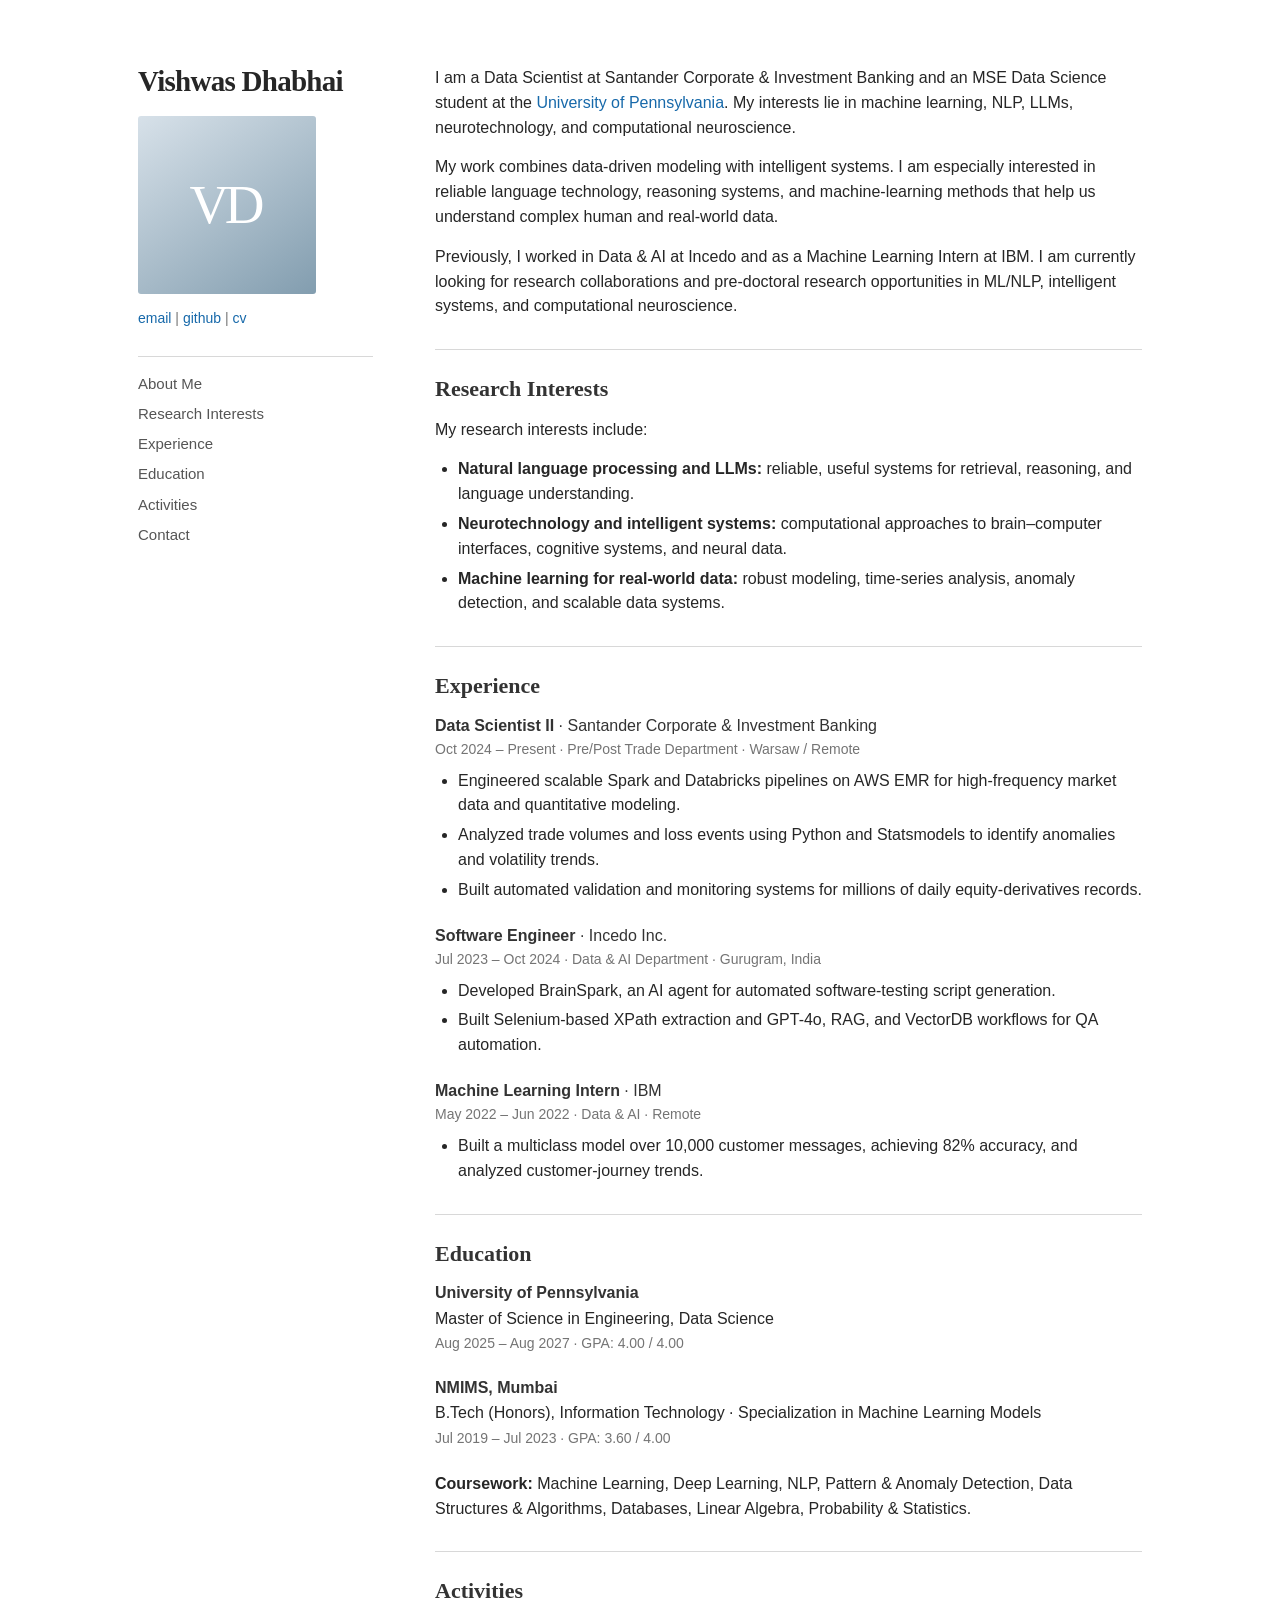
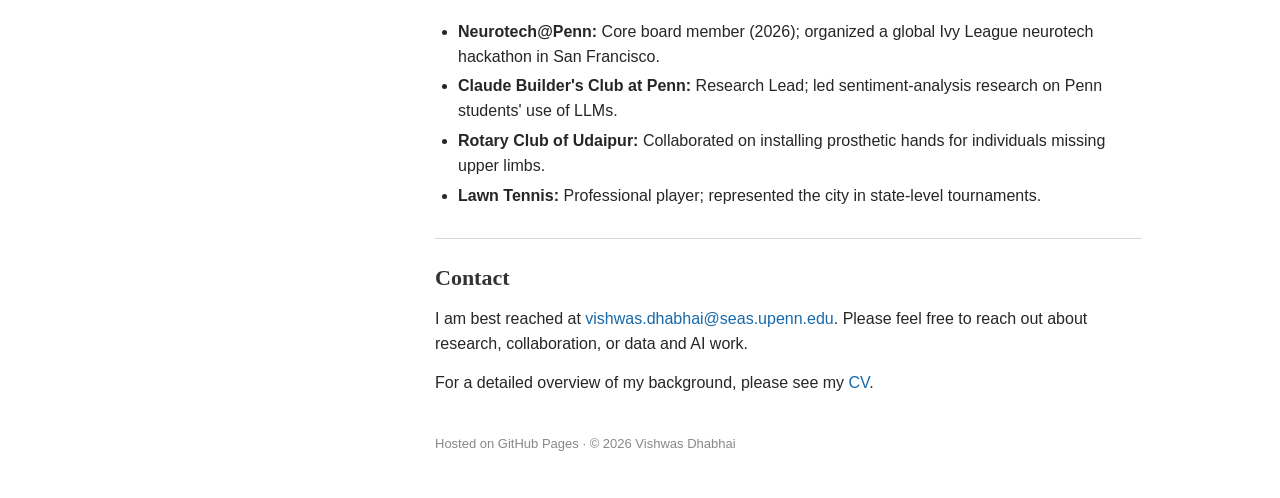
==== index.html @ c7b54151 "final" ====
<!doctype html>
<html lang="en">
<head>
  <meta charset="utf-8">
  <meta name="viewport" content="width=device-width, initial-scale=1">
  <meta name="description" content="Vishwas Dhabhai — Data Scientist and MSE Data Science student at the University of Pennsylvania.">
  <title>Vishwas Dhabhai</title>
  <link rel="stylesheet" href="style.css">
</head>
<body>
  <div class="site">
    <aside class="sidebar">
      <a class="home-name" href="#top">Vishwas Dhabhai</a>
      <div class="portrait" aria-label="Vishwas Dhabhai">VD</div>
      <p class="social-links">
        <a href="mailto:vishwas.dhabhai@seas.upenn.edu">email</a> |
        <a href="https://github.com/vishwas7-mle" target="_blank" rel="noreferrer">github</a> |
        <a href="resume.pdf">cv</a>
      </p>
      <nav aria-label="Primary navigation">
        <a href="#about">About Me</a>
        <a href="#research">Research Interests</a>
        <a href="#experience">Experience</a>
        <a href="#education">Education</a>
        <a href="#activities">Activities</a>
        <a href="#contact">Contact</a>
      </nav>
    </aside>

    <main id="top" class="content">
      <section id="about" class="intro">
        <p>I am a Data Scientist at Santander Corporate &amp; Investment Banking and an MSE Data Science student at the <a href="https://www.upenn.edu/" target="_blank" rel="noreferrer">University of Pennsylvania</a>. My interests lie in machine learning, NLP, LLMs, neurotechnology, and computational neuroscience.</p>
        <p>My work combines data-driven modeling with intelligent systems. I am especially interested in reliable language technology, reasoning systems, and machine-learning methods that help us understand complex human and real-world data.</p>
        <p>Previously, I worked in Data &amp; AI at Incedo and as a Machine Learning Intern at IBM. I am currently looking for research collaborations and pre-doctoral research opportunities in ML/NLP, intelligent systems, and computational neuroscience.</p>
      </section>

      <hr>
      <section id="research">
        <h2>Research Interests</h2>
        <p>My research interests include:</p>
        <ul>
          <li><strong>Natural language processing and LLMs:</strong> reliable, useful systems for retrieval, reasoning, and language understanding.</li>
          <li><strong>Neurotechnology and intelligent systems:</strong> computational approaches to brain–computer interfaces, cognitive systems, and neural data.</li>
          <li><strong>Machine learning for real-world data:</strong> robust modeling, time-series analysis, anomaly detection, and scalable data systems.</li>
        </ul>
      </section>

      <hr>
      <section id="experience">
        <h2>Experience</h2>
        <article class="entry">
          <h3>Data Scientist II <span>· Santander Corporate &amp; Investment Banking</span></h3>
          <p class="meta">Oct 2024 – Present · Pre/Post Trade Department · Warsaw / Remote</p>
          <ul>
            <li>Engineered scalable Spark and Databricks pipelines on AWS EMR for high-frequency market data and quantitative modeling.</li>
            <li>Analyzed trade volumes and loss events using Python and Statsmodels to identify anomalies and volatility trends.</li>
            <li>Built automated validation and monitoring systems for millions of daily equity-derivatives records.</li>
          </ul>
        </article>
        <article class="entry">
          <h3>Software Engineer <span>· Incedo Inc.</span></h3>
          <p class="meta">Jul 2023 – Oct 2024 · Data &amp; AI Department · Gurugram, India</p>
          <ul>
            <li>Developed BrainSpark, an AI agent for automated software-testing script generation.</li>
            <li>Built Selenium-based XPath extraction and GPT-4o, RAG, and VectorDB workflows for QA automation.</li>
          </ul>
        </article>
        <article class="entry">
          <h3>Machine Learning Intern <span>· IBM</span></h3>
          <p class="meta">May 2022 – Jun 2022 · Data &amp; AI · Remote</p>
          <ul><li>Built a multiclass model over 10,000 customer messages, achieving 82% accuracy, and analyzed customer-journey trends.</li></ul>
        </article>
      </section>

      <hr>
      <section id="education">
        <h2>Education</h2>
        <article class="entry">
          <h3>University of Pennsylvania</h3>
          <p>Master of Science in Engineering, Data Science</p>
          <p class="meta">Aug 2025 – Aug 2027 · GPA: 4.00 / 4.00</p>
        </article>
        <article class="entry">
          <h3>NMIMS, Mumbai</h3>
          <p>B.Tech (Honors), Information Technology · Specialization in Machine Learning Models</p>
          <p class="meta">Jul 2019 – Jul 2023 · GPA: 3.60 / 4.00</p>
        </article>
        <p><strong>Coursework:</strong> Machine Learning, Deep Learning, NLP, Pattern &amp; Anomaly Detection, Data Structures &amp; Algorithms, Databases, Linear Algebra, Probability &amp; Statistics.</p>
      </section>

      <hr>
      <section id="activities">
        <h2>Activities</h2>
        <ul>
          <li><strong>Neurotech@Penn:</strong> Core board member (2026); organized a global Ivy League neurotech hackathon in San Francisco.</li>
          <li><strong>Claude Builder's Club at Penn:</strong> Research Lead; led sentiment-analysis research on Penn students' use of LLMs.</li>
          <li><strong>Rotary Club of Udaipur:</strong> Collaborated on installing prosthetic hands for individuals missing upper limbs.</li>
          <li><strong>Lawn Tennis:</strong> Professional player; represented the city in state-level tournaments.</li>
        </ul>
      </section>

      <hr>
      <section id="contact">
        <h2>Contact</h2>
        <p>I am best reached at <a href="mailto:vishwas.dhabhai@seas.upenn.edu">vishwas.dhabhai@seas.upenn.edu</a>. Please feel free to reach out about research, collaboration, or data and AI work.</p>
        <p>For a detailed overview of my background, please see my <a href="resume.pdf">CV</a>.</p>
      </section>
      <footer>Hosted on GitHub Pages · © 2026 Vishwas Dhabhai</footer>
    </main>
  </div>
</body>
</html>
---- style.css ----
:root { --blue: #1769aa; --ink: #262626; --muted: #747474; --line: #d8d8d8; }
* { box-sizing: border-box; }
html { scroll-behavior: smooth; }
body { margin: 0; background: #fff; color: var(--ink); font: 16px/1.55 Arial, Helvetica, sans-serif; }
.site { max-width: 1080px; margin: 0 auto; padding: 66px 38px 44px; display: grid; grid-template-columns: 235px minmax(0, 1fr); gap: 62px; }
.sidebar { position: sticky; align-self: start; top: 42px; }
.home-name { display: block; margin-bottom: 18px; color: var(--ink); font: 700 29px/1.1 Georgia, 'Times New Roman', serif; letter-spacing: -.025em; text-decoration: none; }
.portrait { width: 178px; aspect-ratio: 1 / 1; display: grid; place-items: center; border-radius: 3px; background: linear-gradient(145deg, #d7e1e9, #829daf); color: #fff; font: 500 55px/1 Georgia, serif; letter-spacing: -.08em; text-indent: -.08em; }
.social-links { margin: 14px 0 26px; color: #777; font-size: 14px; }
a { color: var(--blue); text-decoration: none; }
a:hover, a:focus-visible { color: #104f85; text-decoration: underline; }
nav { border-top: 1px solid var(--line); padding-top: 15px; display: grid; gap: 7px; }
nav a { color: #555; font-size: 15px; }
.content { min-width: 0; max-width: 720px; }
p { margin: 0 0 15px; }
.intro { font-size: 16px; }
hr { height: 1px; margin: 30px 0 26px; border: 0; background: var(--line); }
h2 { margin: 0 0 15px; color: #333; font: 700 22px/1.2 Georgia, 'Times New Roman', serif; }
h3 { margin: 0 0 2px; color: #333; font-size: 16px; line-height: 1.4; }
h3 span { font-weight: 400; }
ul { margin: 8px 0 16px; padding-left: 23px; }
li { margin: 5px 0; }
.entry { margin: 0 0 22px; }
.entry p:not(.meta) { margin-bottom: 2px; }
.meta { margin-bottom: 6px; color: var(--muted); font-size: 14px; }
footer { margin-top: 38px; color: #888; font-size: 13px; }
@media (max-width: 740px) { .site { display: block; padding: 30px 24px 35px; } .sidebar { position: static; margin-bottom: 38px; } .portrait { width: 132px; } nav { grid-template-columns: repeat(2, minmax(0, 1fr)); column-gap: 14px; } }
@media (max-width: 420px) { body { font-size: 15px; } .site { padding-inline: 18px; } nav { grid-template-columns: 1fr; } }
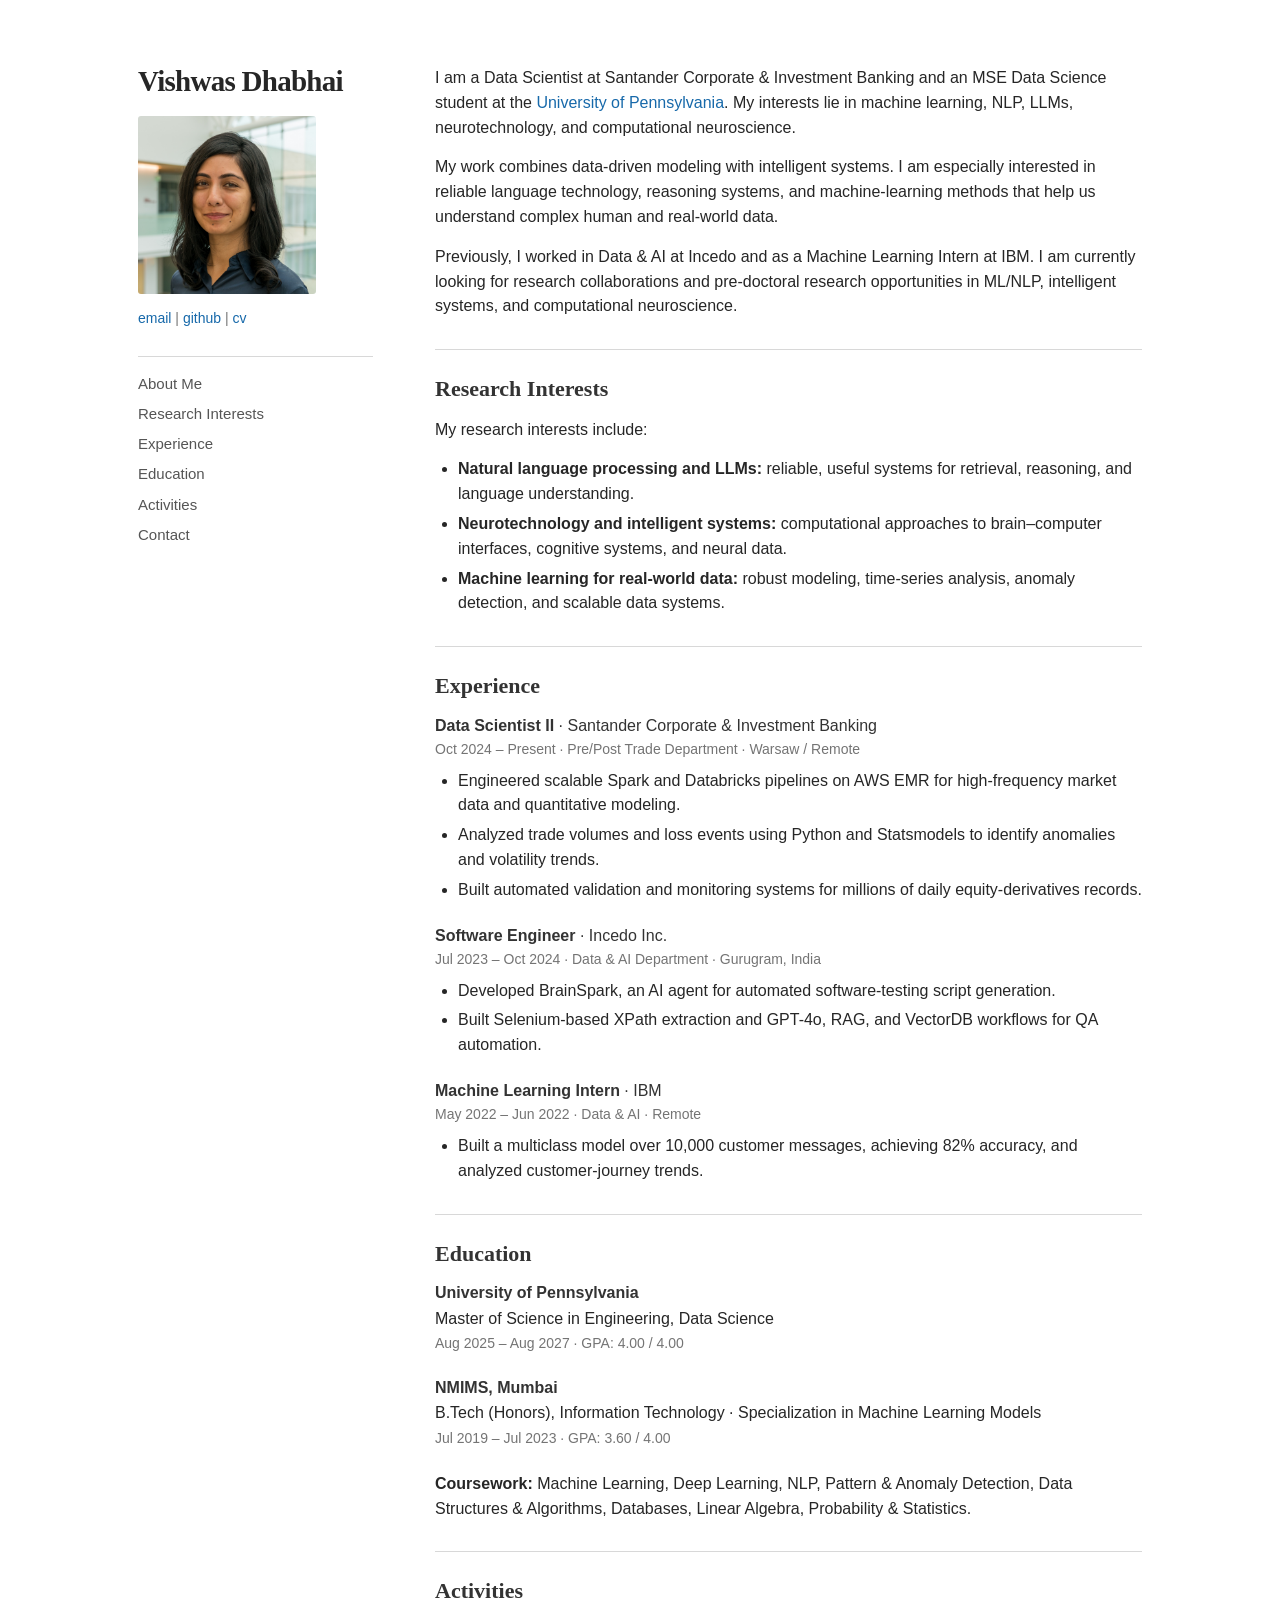
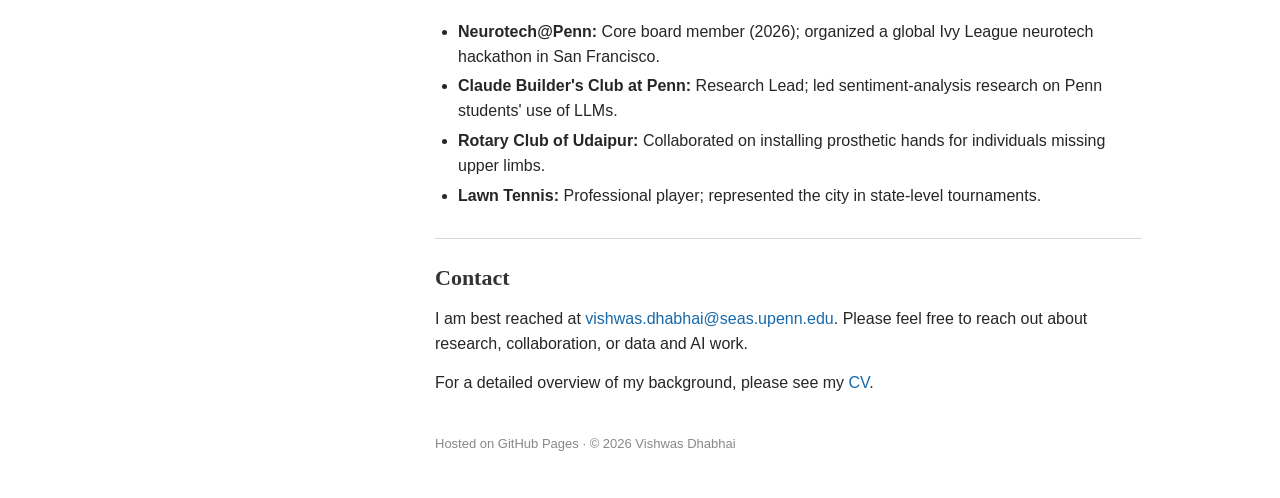
==== commit a5570330: "final" ====
--- a/index.html
+++ b/index.html
@@ -11,7 +11,7 @@
   <div class="site">
     <aside class="sidebar">
       <a class="home-name" href="#top">Vishwas Dhabhai</a>
-      <div class="portrait" aria-label="Vishwas Dhabhai">VD</div>
+      <img class="portrait" src="profile.jpg" alt="Profile portrait">
       <p class="social-links">
         <a href="mailto:vishwas.dhabhai@seas.upenn.edu">email</a> |
         <a href="https://github.com/vishwas7-mle" target="_blank" rel="noreferrer">github</a> |
--- a/style.css
+++ b/style.css
@@ -5,7 +5,7 @@
 .site { max-width: 1080px; margin: 0 auto; padding: 66px 38px 44px; display: grid; grid-template-columns: 235px minmax(0, 1fr); gap: 62px; }
 .sidebar { position: sticky; align-self: start; top: 42px; }
 .home-name { display: block; margin-bottom: 18px; color: var(--ink); font: 700 29px/1.1 Georgia, 'Times New Roman', serif; letter-spacing: -.025em; text-decoration: none; }
-.portrait { width: 178px; aspect-ratio: 1 / 1; display: grid; place-items: center; border-radius: 3px; background: linear-gradient(145deg, #d7e1e9, #829daf); color: #fff; font: 500 55px/1 Georgia, serif; letter-spacing: -.08em; text-indent: -.08em; }
+.portrait { width: 178px; aspect-ratio: 1 / 1; display: block; border-radius: 3px; object-fit: cover; object-position: center; }
 .social-links { margin: 14px 0 26px; color: #777; font-size: 14px; }
 a { color: var(--blue); text-decoration: none; }
 a:hover, a:focus-visible { color: #104f85; text-decoration: underline; }
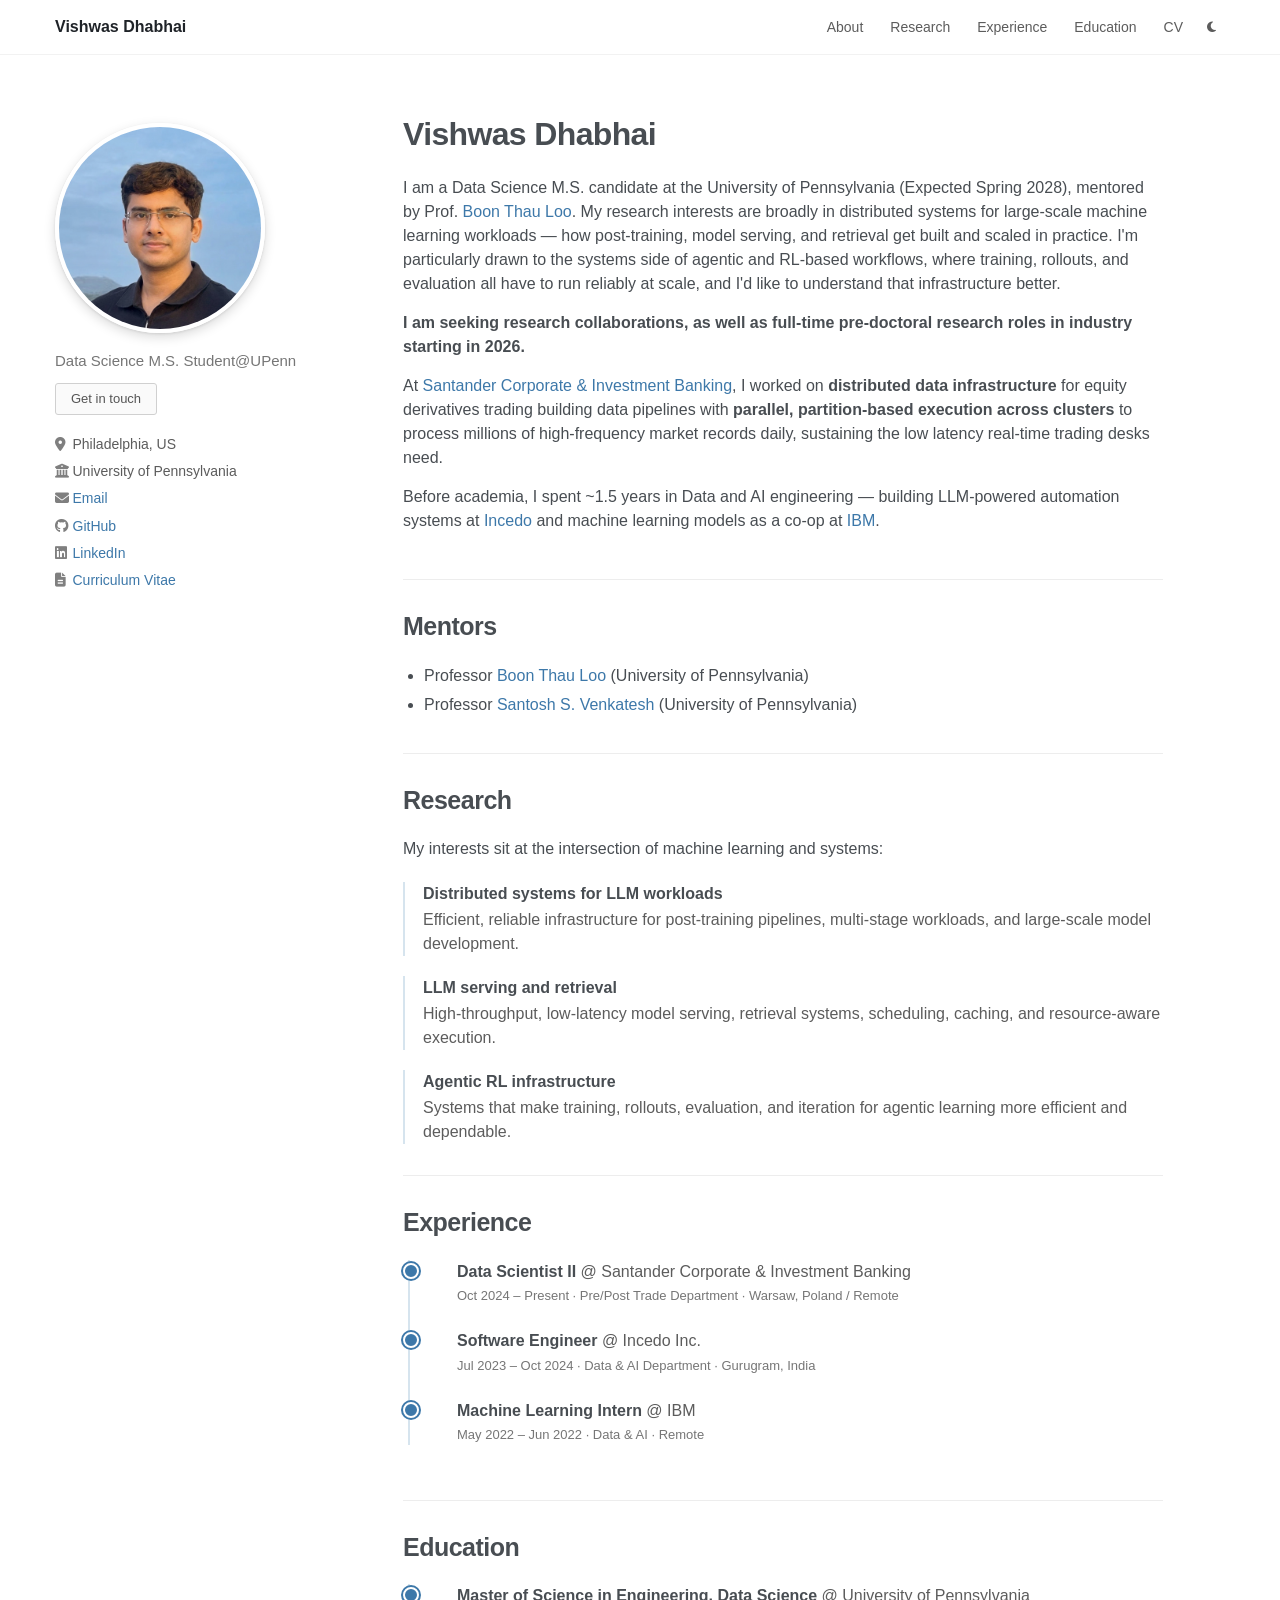
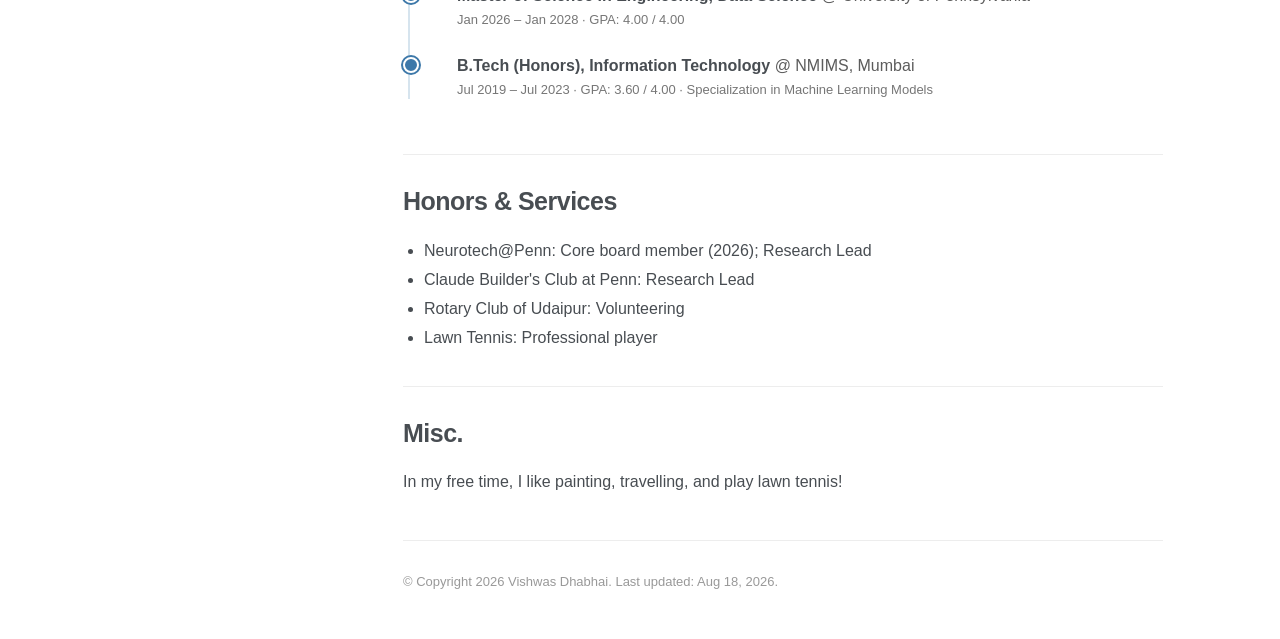
==== commit dd3e1a3c: "Finalized acedemic resume 2026" ====
--- a/index.html
+++ b/index.html
@@ -5,108 +5,113 @@
   <meta name="viewport" content="width=device-width, initial-scale=1">
   <meta name="description" content="Vishwas Dhabhai — Data Scientist and MSE Data Science student at the University of Pennsylvania.">
   <title>Vishwas Dhabhai</title>
+  <link rel="icon" type="image/svg+xml" href="https://academicpages.github.io/images/favicon.svg">
+  <link rel="icon" type="image/png" sizes="32x32" href="https://academicpages.github.io/images/favicon-32x32.png">
+  <link rel="apple-touch-icon" sizes="180x180" href="https://academicpages.github.io/images/apple-touch-icon-180x180.png">
+  <link rel="stylesheet" href="https://cdnjs.cloudflare.com/ajax/libs/font-awesome/6.5.2/css/all.min.css" referrerpolicy="no-referrer">
   <link rel="stylesheet" href="style.css">
 </head>
 <body>
-  <div class="site">
-    <aside class="sidebar">
-      <a class="home-name" href="#top">Vishwas Dhabhai</a>
-      <img class="portrait" src="profile.jpg" alt="Profile portrait">
-      <p class="social-links">
-        <a href="mailto:vishwas.dhabhai@seas.upenn.edu">email</a> |
-        <a href="https://github.com/vishwas7-mle" target="_blank" rel="noreferrer">github</a> |
-        <a href="resume.pdf">cv</a>
-      </p>
-      <nav aria-label="Primary navigation">
-        <a href="#about">About Me</a>
-        <a href="#research">Research Interests</a>
+  <header class="masthead-bar">
+    <nav class="greedy-nav" aria-label="Site navigation">
+      <a class="masthead-home" href="#top">Vishwas Dhabhai</a>
+      <div class="masthead-links">
+        <a href="#about">About</a>
+        <a href="#research">Research</a>
         <a href="#experience">Experience</a>
         <a href="#education">Education</a>
-        <a href="#activities">Activities</a>
-        <a href="#contact">Contact</a>
-      </nav>
+        <a href="resume.pdf">CV</a>
+      </div>
+      <button id="theme-toggle" class="theme-toggle" type="button" aria-label="Toggle light and dark theme" aria-pressed="false">
+        <i class="fa-solid fa-moon theme-toggle__icon" aria-hidden="true"></i>
+      </button>
+    </nav>
+  </header>
+  <div class="page-shell">
+    <aside class="masthead">
+      <img class="portrait" src="profile.jpg" alt="Portrait of Vishwas Dhabhai">
+      <p class="role"><span>Data Science M.S. Student@UPenn</span></p>
+      <a class="follow" href="mailto:vishwas7@engineering.upenn.edu">Get in touch</a>
+      <ul class="profile-details">
+        <li><i class="fas fa-fw fa-location-dot icon-pad-right" aria-hidden="true"></i>Philadelphia, US</li>
+        <li><i class="fas fa-fw fa-building-columns icon-pad-right" aria-hidden="true"></i>University of Pennsylvania</li>
+        <li><i class="fas fa-fw fa-envelope icon-pad-right" aria-hidden="true"></i><a href="mailto:vishwas7@engineering.upenn.edu">Email</a></li>
+        <li><i class="fab fa-fw fa-github icon-pad-right" aria-hidden="true"></i><a href="https://github.com/vishwas7-mle" target="_blank" rel="noreferrer">GitHub</a></li>
+        <li><i class="fab fa-fw fa-linkedin icon-pad-right" aria-hidden="true"></i><a href="https://www.linkedin.com/in/vishwas-9402633b9" target="_blank" rel="noreferrer">LinkedIn</a></li>
+        <li><i class="fas fa-fw fa-file-lines icon-pad-right" aria-hidden="true"></i><a href="resume.pdf">Curriculum Vitae</a></li>
+      </ul>
     </aside>
-
     <main id="top" class="content">
-      <section id="about" class="intro">
-        <p>I am a Data Scientist at Santander Corporate &amp; Investment Banking and an MSE Data Science student at the <a href="https://www.upenn.edu/" target="_blank" rel="noreferrer">University of Pennsylvania</a>. My interests lie in machine learning, NLP, LLMs, neurotechnology, and computational neuroscience.</p>
-        <p>My work combines data-driven modeling with intelligent systems. I am especially interested in reliable language technology, reasoning systems, and machine-learning methods that help us understand complex human and real-world data.</p>
-        <p>Previously, I worked in Data &amp; AI at Incedo and as a Machine Learning Intern at IBM. I am currently looking for research collaborations and pre-doctoral research opportunities in ML/NLP, intelligent systems, and computational neuroscience.</p>
+      <section id="about" class="opening">
+        <h1>Vishwas Dhabhai</h1>
+        <p>I am a Data Science M.S. candidate at the University of Pennsylvania (Expected Spring 2028), mentored by Prof. <a href="https://boonloo.cis.upenn.edu/" target="_blank" rel="noreferrer">Boon Thau Loo</a>. My research interests are broadly in distributed systems for large-scale machine learning workloads — how post-training, model serving, and retrieval get built and scaled in practice. I'm particularly drawn to the systems side of agentic and RL-based workflows, where training, rollouts, and evaluation all have to run reliably at scale, and I'd like to understand that infrastructure better.</p>
+        <p><strong>I am seeking research collaborations, as well as full-time pre-doctoral research roles in industry starting in 2026.</strong></p>
+        <p>At <a href="https://www.santandercib.com/" target="_blank" rel="noreferrer">Santander Corporate &amp; Investment Banking</a>, I worked on <strong>distributed data infrastructure</strong> for equity derivatives trading building data pipelines with <strong>parallel, partition-based execution across clusters</strong> to process millions of high-frequency market records daily, sustaining the low latency real-time trading desks need.</p>
+        <p>Before academia, I spent ~1.5 years in Data and AI engineering — building LLM-powered automation systems at <a href="https://www.incedoinc.com/" target="_blank" rel="noreferrer">Incedo</a> and machine learning models as a co-op at <a href="https://www.ibm.com/in-en" target="_blank" rel="noreferrer">IBM</a>.</p>
       </section>
-
-      <hr>
-      <section id="research">
-        <h2>Research Interests</h2>
-        <p>My research interests include:</p>
+      <section id="mentors">
+        <h2>Mentors</h2>
         <ul>
-          <li><strong>Natural language processing and LLMs:</strong> reliable, useful systems for retrieval, reasoning, and language understanding.</li>
-          <li><strong>Neurotechnology and intelligent systems:</strong> computational approaches to brain–computer interfaces, cognitive systems, and neural data.</li>
-          <li><strong>Machine learning for real-world data:</strong> robust modeling, time-series analysis, anomaly detection, and scalable data systems.</li>
+          <li>Professor <a href="https://boonloo.cis.upenn.edu/" target="_blank" rel="noreferrer">Boon Thau Loo</a> (University of Pennsylvania)</li>
+          <li>Professor <a href="https://www.santoshvenkatesh.com/" target="_blank" rel="noreferrer">Santosh S. Venkatesh</a> (University of Pennsylvania)</li>
         </ul>
       </section>
-
-      <hr>
+      <section id="research">
+        <h2>Research</h2>
+        <p>My interests sit at the intersection of machine learning and systems:</p>
+        <div class="research-list">
+          <article><h3>Distributed systems for LLM workloads</h3><p>Efficient, reliable infrastructure for post-training pipelines, multi-stage workloads, and large-scale model development.</p></article>
+          <article><h3>LLM serving and retrieval</h3><p>High-throughput, low-latency model serving, retrieval systems, scheduling, caching, and resource-aware execution.</p></article>
+          <article><h3>Agentic RL infrastructure</h3><p>Systems that make training, rollouts, evaluation, and iteration for agentic learning more efficient and dependable.</p></article>
+        </div>
+      </section>
       <section id="experience">
         <h2>Experience</h2>
-        <article class="entry">
-          <h3>Data Scientist II <span>· Santander Corporate &amp; Investment Banking</span></h3>
-          <p class="meta">Oct 2024 – Present · Pre/Post Trade Department · Warsaw / Remote</p>
-          <ul>
-            <li>Engineered scalable Spark and Databricks pipelines on AWS EMR for high-frequency market data and quantitative modeling.</li>
-            <li>Analyzed trade volumes and loss events using Python and Statsmodels to identify anomalies and volatility trends.</li>
-            <li>Built automated validation and monitoring systems for millions of daily equity-derivatives records.</li>
-          </ul>
-        </article>
-        <article class="entry">
-          <h3>Software Engineer <span>· Incedo Inc.</span></h3>
-          <p class="meta">Jul 2023 – Oct 2024 · Data &amp; AI Department · Gurugram, India</p>
-          <ul>
-            <li>Developed BrainSpark, an AI agent for automated software-testing script generation.</li>
-            <li>Built Selenium-based XPath extraction and GPT-4o, RAG, and VectorDB workflows for QA automation.</li>
-          </ul>
-        </article>
-        <article class="entry">
-          <h3>Machine Learning Intern <span>· IBM</span></h3>
-          <p class="meta">May 2022 – Jun 2022 · Data &amp; AI · Remote</p>
-          <ul><li>Built a multiclass model over 10,000 customer messages, achieving 82% accuracy, and analyzed customer-journey trends.</li></ul>
-        </article>
+        <div class="timeline">
+          <article class="timeline-entry"><h3>Data Scientist II <span>@ Santander Corporate &amp; Investment Banking</span></h3><p class="meta">Oct 2024 – Present · Pre/Post Trade Department · Warsaw, Poland / Remote</p></article>
+          <article class="timeline-entry"><h3>Software Engineer <span>@ Incedo Inc.</span></h3><p class="meta">Jul 2023 – Oct 2024 · Data &amp; AI Department · Gurugram, India</p></article>
+          <article class="timeline-entry"><h3>Machine Learning Intern <span>@ IBM</span></h3><p class="meta">May 2022 – Jun 2022 · Data &amp; AI · Remote</p></article>
+        </div>
       </section>
-
-      <hr>
       <section id="education">
         <h2>Education</h2>
-        <article class="entry">
-          <h3>University of Pennsylvania</h3>
-          <p>Master of Science in Engineering, Data Science</p>
-          <p class="meta">Aug 2025 – Aug 2027 · GPA: 4.00 / 4.00</p>
-        </article>
-        <article class="entry">
-          <h3>NMIMS, Mumbai</h3>
-          <p>B.Tech (Honors), Information Technology · Specialization in Machine Learning Models</p>
-          <p class="meta">Jul 2019 – Jul 2023 · GPA: 3.60 / 4.00</p>
-        </article>
-        <p><strong>Coursework:</strong> Machine Learning, Deep Learning, NLP, Pattern &amp; Anomaly Detection, Data Structures &amp; Algorithms, Databases, Linear Algebra, Probability &amp; Statistics.</p>
+        <div class="timeline">
+          <article class="timeline-entry"><h3>Master of Science in Engineering, Data Science <span>@ University of Pennsylvania</span></h3><p class="meta">Jan 2026 – Jan 2028 · GPA: 4.00 / 4.00</p></article>
+          <article class="timeline-entry"><h3>B.Tech (Honors), Information Technology <span>@ NMIMS, Mumbai</span></h3><p class="meta">Jul 2019 – Jul 2023 · GPA: 3.60 / 4.00 · Specialization in Machine Learning Models</p></article>
+        </div>
       </section>
-
-      <hr>
       <section id="activities">
-        <h2>Activities</h2>
-        <ul>
-          <li><strong>Neurotech@Penn:</strong> Core board member (2026); organized a global Ivy League neurotech hackathon in San Francisco.</li>
-          <li><strong>Claude Builder's Club at Penn:</strong> Research Lead; led sentiment-analysis research on Penn students' use of LLMs.</li>
-          <li><strong>Rotary Club of Udaipur:</strong> Collaborated on installing prosthetic hands for individuals missing upper limbs.</li>
-          <li><strong>Lawn Tennis:</strong> Professional player; represented the city in state-level tournaments.</li>
-        </ul>
+        <h2>Honors &amp; Services</h2>
+        <ul><li>Neurotech@Penn: Core board member (2026); Research Lead</li><li>Claude Builder's Club at Penn: Research Lead</li><li>Rotary Club of Udaipur: Volunteering</li><li>Lawn Tennis: Professional player</li></ul>
       </section>
-
-      <hr>
-      <section id="contact">
-        <h2>Contact</h2>
-        <p>I am best reached at <a href="mailto:vishwas.dhabhai@seas.upenn.edu">vishwas.dhabhai@seas.upenn.edu</a>. Please feel free to reach out about research, collaboration, or data and AI work.</p>
-        <p>For a detailed overview of my background, please see my <a href="resume.pdf">CV</a>.</p>
+      <section id="misc">
+        <h2>Misc.</h2>
+        <p>In my free time, I like painting, travelling, and play lawn tennis!</p>
       </section>
-      <footer>Hosted on GitHub Pages · © 2026 Vishwas Dhabhai</footer>
+      <footer>© Copyright 2026 Vishwas Dhabhai. Last updated: Aug 18, 2026.</footer>
     </main>
   </div>
+  <script>
+    const themeToggle = document.getElementById('theme-toggle');
+    const themeIcon = themeToggle.querySelector('.theme-toggle__icon');
+
+    const applyTheme = (theme) => {
+      const isDark = theme === 'dark';
+      document.body.setAttribute('data-theme', theme);
+      themeToggle.setAttribute('aria-pressed', String(isDark));
+      themeIcon.classList.toggle('fa-moon', !isDark);
+      themeIcon.classList.toggle('fa-sun', isDark);
+      localStorage.setItem('theme', theme);
+    };
+
+    const savedTheme = localStorage.getItem('theme');
+    const initialTheme = savedTheme || 'light';
+    applyTheme(initialTheme);
+
+    themeToggle.addEventListener('click', () => {
+      const nextTheme = document.body.getAttribute('data-theme') === 'dark' ? 'light' : 'dark';
+      applyTheme(nextTheme);
+    });
+  </script>
 </body>
 </html>
--- a/style.css
+++ b/style.css
@@ -1,28 +1,53 @@
-:root { --blue: #1769aa; --ink: #262626; --muted: #747474; --line: #d8d8d8; }
-* { box-sizing: border-box; }
-html { scroll-behavior: smooth; }
-body { margin: 0; background: #fff; color: var(--ink); font: 16px/1.55 Arial, Helvetica, sans-serif; }
-.site { max-width: 1080px; margin: 0 auto; padding: 66px 38px 44px; display: grid; grid-template-columns: 235px minmax(0, 1fr); gap: 62px; }
-.sidebar { position: sticky; align-self: start; top: 42px; }
-.home-name { display: block; margin-bottom: 18px; color: var(--ink); font: 700 29px/1.1 Georgia, 'Times New Roman', serif; letter-spacing: -.025em; text-decoration: none; }
-.portrait { width: 178px; aspect-ratio: 1 / 1; display: block; border-radius: 3px; object-fit: cover; object-position: center; }
-.social-links { margin: 14px 0 26px; color: #777; font-size: 14px; }
-a { color: var(--blue); text-decoration: none; }
-a:hover, a:focus-visible { color: #104f85; text-decoration: underline; }
-nav { border-top: 1px solid var(--line); padding-top: 15px; display: grid; gap: 7px; }
-nav a { color: #555; font-size: 15px; }
-.content { min-width: 0; max-width: 720px; }
-p { margin: 0 0 15px; }
-.intro { font-size: 16px; }
-hr { height: 1px; margin: 30px 0 26px; border: 0; background: var(--line); }
-h2 { margin: 0 0 15px; color: #333; font: 700 22px/1.2 Georgia, 'Times New Roman', serif; }
-h3 { margin: 0 0 2px; color: #333; font-size: 16px; line-height: 1.4; }
-h3 span { font-weight: 400; }
-ul { margin: 8px 0 16px; padding-left: 23px; }
-li { margin: 5px 0; }
-.entry { margin: 0 0 22px; }
-.entry p:not(.meta) { margin-bottom: 2px; }
-.meta { margin-bottom: 6px; color: var(--muted); font-size: 14px; }
-footer { margin-top: 38px; color: #888; font-size: 13px; }
-@media (max-width: 740px) { .site { display: block; padding: 30px 24px 35px; } .sidebar { position: static; margin-bottom: 38px; } .portrait { width: 132px; } nav { grid-template-columns: repeat(2, minmax(0, 1fr)); column-gap: 14px; } }
-@media (max-width: 420px) { body { font-size: 15px; } .site { padding-inline: 18px; } nav { grid-template-columns: 1fr; } }
+:root {
+  --blue: #3d78a9;
+  --ink: #303030;
+  --muted: #767676;
+  --light: #ededed;
+  --bg: #ffffff;
+  --panel: #ffffff;
+  --text: #484d52;
+  --text-strong: #1f2328;
+  --nav-text: #5c5c5c;
+  --nav-hover: #222222;
+  --border: #f2f2f2;
+  --soft-border: #d6e4ee;
+  --button-bg: #fafafa;
+  --button-text: #555555;
+  --button-hover: #f1f1f1;
+}
+body[data-theme="dark"] {
+  --bg: #0f172a;
+  --panel: #111827;
+  --text: #e5e7eb;
+  --text-strong: #f8fafc;
+  --nav-text: #cbd5e1;
+  --nav-hover: #ffffff;
+  --border: #1f2937;
+  --light: #1f2937;
+  --soft-border: #2b3b4a;
+  --button-bg: #1f2937;
+  --button-text: #e5e7eb;
+  --button-hover: #2b3442;
+}
+* { box-sizing: border-box; } html { scroll-behavior: smooth; scroll-padding-top: 92px; }
+body { margin: 0; color: var(--text); background: var(--bg); font: 16px/1.5 -apple-system, BlinkMacSystemFont, "Segoe UI", Arial, sans-serif; }
+a { color: var(--blue); text-decoration: none; } a:hover, a:focus-visible { text-decoration: underline; }
+.masthead-bar { position: sticky; top: 0; z-index: 10; width: 100%; min-height: 54px; border-bottom: 1px solid var(--border); background: color-mix(in srgb, var(--bg) 86%, transparent); backdrop-filter: blur(8px); }.greedy-nav { width: min(1170px, calc(100% - 56px)); min-height: 54px; margin: 0 auto; display: flex; align-items: center; }.masthead-home { margin-right: auto; color: var(--text-strong); font-size: 16px; font-weight: 700; }.masthead-home:hover { color: var(--text-strong); text-decoration: none; }.masthead-links { display: flex; align-items: center; gap: 27px; }.masthead-links a { color: var(--nav-text); font-size: 14px; }.masthead-links a:hover { color: var(--nav-hover); text-decoration: none; }
+.theme-toggle { appearance: none; border: 1px solid transparent; background: transparent; color: var(--nav-text); width: 28px; height: 28px; padding: 0; margin-left: 14px; border-radius: 50%; display: inline-flex; align-items: center; justify-content: center; cursor: pointer; transition: background 0.2s ease, color 0.2s ease, transform 0.2s ease; }
+.theme-toggle:hover, .theme-toggle:focus-visible { background: rgba(148, 163, 184, 0.08); color: var(--nav-hover); outline: none; }
+.theme-toggle:active { transform: scale(0.96); }
+.theme-toggle__icon { font-size: 12px; }
+.page-shell { width: min(1170px, calc(100% - 56px)); margin: 0 auto; padding: 68px 0 48px; display: grid; grid-template-columns: 260px minmax(0, 760px); column-gap: 88px; }
+.content { min-width: 0; }
+.masthead { position: sticky; top: 92px; align-self: start; }
+.portrait { display: block; width: 210px; aspect-ratio: 1; object-fit: cover; object-position: center; border: 4px solid #fff; border-radius: 50%; box-shadow: 0 4px 12px rgb(0 0 0 / 15%), 0 1px 3px rgb(0 0 0 / 10%); filter: saturate(.92); }.role { margin: 18px 0 12px; color: var(--text-strong); font-size: 15px; font-weight: 600; line-height: 1.35; }.role span { color: var(--muted); font-weight: 400; }
+.follow { display: inline-block; margin-bottom: 16px; padding: 5px 15px; border: 1px solid #d0d0d0; border-radius: 3px; color: var(--button-text); background: var(--button-bg); font-size: 13px; }.follow:hover { color: var(--text-strong); background: var(--button-hover); text-decoration: none; }
+.profile-details { margin: 0 0 23px; padding: 0; list-style: none; color: var(--nav-text); font-size: 14px; line-height: 1.95; }.profile-details li { margin: 0; }.profile-details i { color: #7f7f7f; }.icon-pad-right { padding-right: 8px; }
+section { padding: 0 0 31px; margin: 0 0 31px; border-bottom: 1px solid var(--light); scroll-margin-top: 92px; }p { margin: 0 0 15px; }h1, h2 { color: var(--text); font-family: inherit; font-weight: 700; letter-spacing: -.02em; }h1 { margin: -8px 0 23px; font-size: 32px; line-height: 1.2; }h2 { margin: 0 0 21px; font-size: 25px; line-height: 1.25; }h3 { margin: 0 0 3px; color: var(--text); font-size: 16px; line-height: 1.45; }h3 span { color: var(--nav-text); font-weight: 400; }ul { margin: 9px 0 0; padding-left: 21px; }li { margin: 5px 0; }
+.research-list { display: grid; gap: 20px; margin-top: 21px; }.research-list article { padding-left: 18px; border-left: 2px solid var(--soft-border); }.research-list p { margin: 2px 0 0; color: var(--nav-text); }.entry { margin-bottom: 27px; }.entry:last-child { margin-bottom: 0; }.entry ul { color: var(--text); }.entry.compact { margin-bottom: 21px; }.entry.compact p:not(.meta) { margin-bottom: 1px; }.meta { margin-bottom: 7px; color: var(--muted); font-size: 13px; }
+.timeline { position: relative; padding-left: 30px; }
+.timeline::before { content: ''; position: absolute; left: 5px; top: 0; bottom: 0; width: 2px; background: var(--soft-border); }
+.timeline-entry { position: relative; margin-bottom: 24px; padding-left: 24px; }
+.timeline-entry::before { content: ''; position: absolute; left: -30px; top: 3px; width: 12px; height: 12px; background: #3d78a9; border: 2px solid #fff; border-radius: 50%; box-shadow: 0 0 0 2px #3d78a9; }
+footer { color: #999; font-size: 13px; }
+@media (max-width: 800px) { .greedy-nav, .page-shell { width: min(680px, calc(100% - 44px)); }.masthead-links { gap: 15px; }.page-shell { display: block; padding-top: 38px; } .masthead { position: static; margin: 0 0 48px; } .portrait { width: 170px; } }@media (max-width: 540px) { .masthead-bar { position: static; }.greedy-nav { width: calc(100% - 34px); padding: 12px 0; align-items: flex-start; }.masthead-links { display: grid; grid-template-columns: repeat(2, auto); justify-content: end; gap: 2px 15px; }.page-shell { width: calc(100% - 34px); } h1 { font-size: 32px; } h2 { font-size: 26px; } }
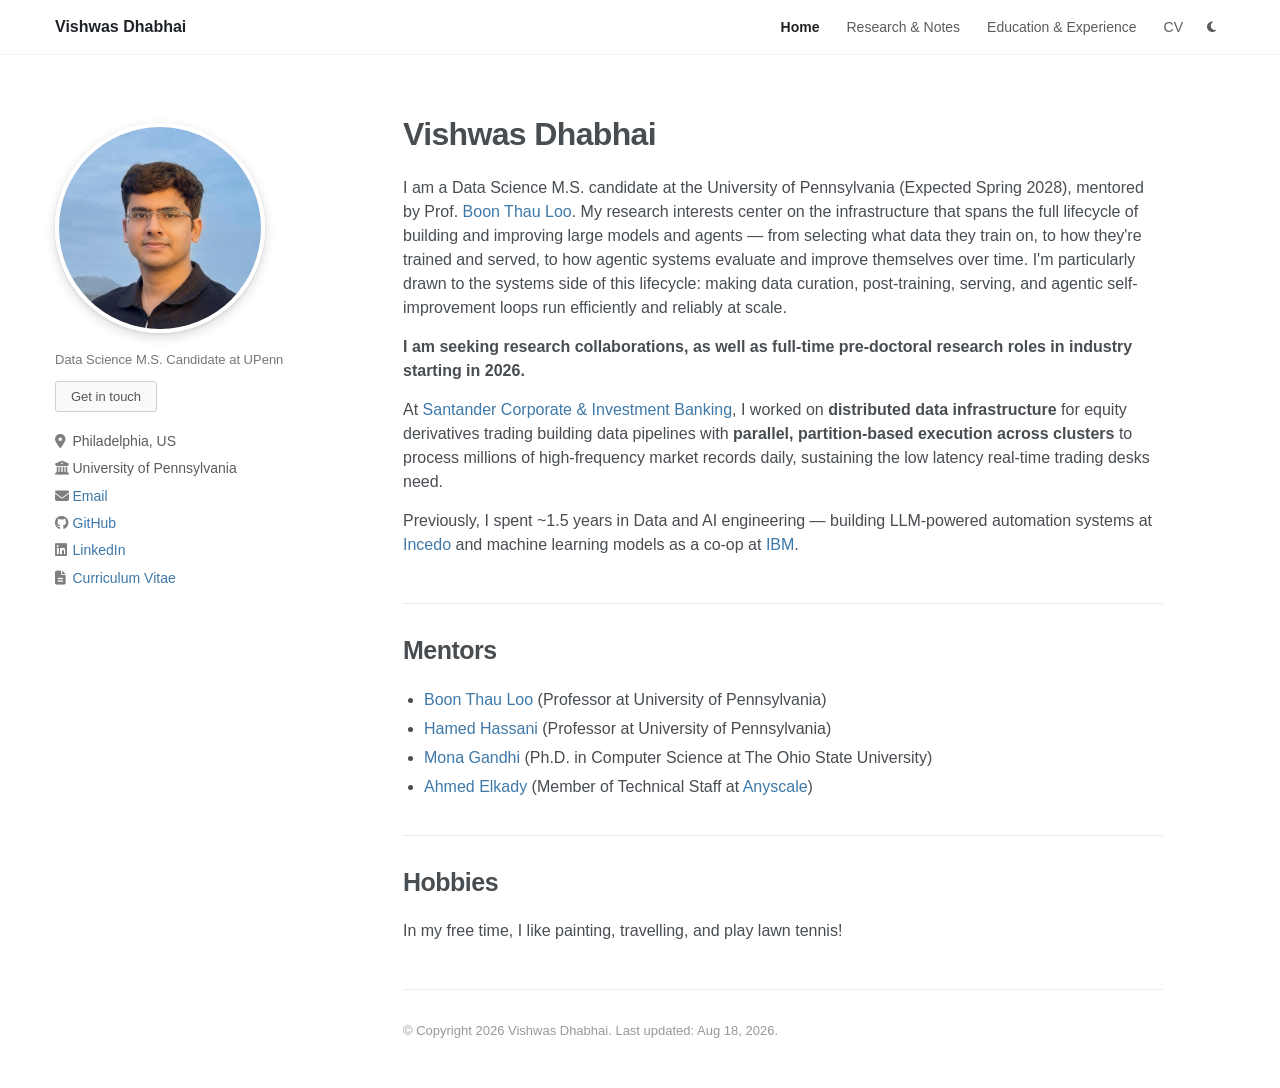
==== commit e978b35f: "Website Modified" ====
--- a/index.html
+++ b/index.html
@@ -14,13 +14,15 @@
 <body>
   <header class="masthead-bar">
     <nav class="greedy-nav" aria-label="Site navigation">
-      <a class="masthead-home" href="#top">Vishwas Dhabhai</a>
+      <a class="masthead-home" href="index.html">
+        <span class="desktop-name">Vishwas Dhabhai</span>
+        <span class="mobile-name">Vishwas D.</span>
+      </a>
       <div class="masthead-links">
-        <a href="#about">About</a>
-        <a href="#research">Research</a>
-        <a href="#experience">Experience</a>
-        <a href="#education">Education</a>
-        <a href="resume.pdf">CV</a>
+        <a class="active" href="index.html">Home</a>
+        <a href="research.html">Research &amp; Notes</a>
+        <a href="experience.html">Education &amp; Experience</a>
+        <a href="resume.pdf?v=20260918">CV</a>
       </div>
       <button id="theme-toggle" class="theme-toggle" type="button" aria-label="Toggle light and dark theme" aria-pressed="false">
         <i class="fa-solid fa-moon theme-toggle__icon" aria-hidden="true"></i>
@@ -30,7 +32,7 @@
   <div class="page-shell">
     <aside class="masthead">
       <img class="portrait" src="profile.jpg" alt="Portrait of Vishwas Dhabhai">
-      <p class="role"><span>Data Science M.S. Student@UPenn</span></p>
+      <p class="role"><span>Data Science M.S. Candidate at UPenn</span></p>
       <a class="follow" href="mailto:vishwas7@engineering.upenn.edu">Get in touch</a>
       <ul class="profile-details">
         <li><i class="fas fa-fw fa-location-dot icon-pad-right" aria-hidden="true"></i>Philadelphia, US</li>
@@ -38,54 +40,28 @@
         <li><i class="fas fa-fw fa-envelope icon-pad-right" aria-hidden="true"></i><a href="mailto:vishwas7@engineering.upenn.edu">Email</a></li>
         <li><i class="fab fa-fw fa-github icon-pad-right" aria-hidden="true"></i><a href="https://github.com/vishwas7-mle" target="_blank" rel="noreferrer">GitHub</a></li>
         <li><i class="fab fa-fw fa-linkedin icon-pad-right" aria-hidden="true"></i><a href="https://www.linkedin.com/in/vishwas-9402633b9" target="_blank" rel="noreferrer">LinkedIn</a></li>
-        <li><i class="fas fa-fw fa-file-lines icon-pad-right" aria-hidden="true"></i><a href="resume.pdf">Curriculum Vitae</a></li>
+        <li><i class="fas fa-fw fa-file-lines icon-pad-right" aria-hidden="true"></i><a href="resume.pdf?v=20260918">Curriculum Vitae</a></li>
       </ul>
     </aside>
     <main id="top" class="content">
       <section id="about" class="opening">
         <h1>Vishwas Dhabhai</h1>
-        <p>I am a Data Science M.S. candidate at the University of Pennsylvania (Expected Spring 2028), mentored by Prof. <a href="https://boonloo.cis.upenn.edu/" target="_blank" rel="noreferrer">Boon Thau Loo</a>. My research interests are broadly in distributed systems for large-scale machine learning workloads — how post-training, model serving, and retrieval get built and scaled in practice. I'm particularly drawn to the systems side of agentic and RL-based workflows, where training, rollouts, and evaluation all have to run reliably at scale, and I'd like to understand that infrastructure better.</p>
+        <p>I am a Data Science M.S. candidate at the University of Pennsylvania (Expected Spring 2028), mentored by Prof. <a href="https://boonloo.cis.upenn.edu/" target="_blank" rel="noreferrer">Boon Thau Loo</a>. My research interests center on the infrastructure that spans the full lifecycle of building and improving large models and agents — from selecting what data they train on, to how they're trained and served, to how agentic systems evaluate and improve themselves over time. I'm particularly drawn to the systems side of this lifecycle: making data curation, post-training, serving, and agentic self-improvement loops run efficiently and reliably at scale.</p>
         <p><strong>I am seeking research collaborations, as well as full-time pre-doctoral research roles in industry starting in 2026.</strong></p>
         <p>At <a href="https://www.santandercib.com/" target="_blank" rel="noreferrer">Santander Corporate &amp; Investment Banking</a>, I worked on <strong>distributed data infrastructure</strong> for equity derivatives trading building data pipelines with <strong>parallel, partition-based execution across clusters</strong> to process millions of high-frequency market records daily, sustaining the low latency real-time trading desks need.</p>
-        <p>Before academia, I spent ~1.5 years in Data and AI engineering — building LLM-powered automation systems at <a href="https://www.incedoinc.com/" target="_blank" rel="noreferrer">Incedo</a> and machine learning models as a co-op at <a href="https://www.ibm.com/in-en" target="_blank" rel="noreferrer">IBM</a>.</p>
+        <p>Previously, I spent ~1.5 years in Data and AI engineering — building LLM-powered automation systems at <a href="https://www.incedoinc.com/" target="_blank" rel="noreferrer">Incedo</a> and machine learning models as a co-op at <a href="https://www.ibm.com/in-en" target="_blank" rel="noreferrer">IBM</a>.</p>
       </section>
       <section id="mentors">
         <h2>Mentors</h2>
         <ul>
-          <li>Professor <a href="https://boonloo.cis.upenn.edu/" target="_blank" rel="noreferrer">Boon Thau Loo</a> (University of Pennsylvania)</li>
-          <li>Professor <a href="https://www.santoshvenkatesh.com/" target="_blank" rel="noreferrer">Santosh S. Venkatesh</a> (University of Pennsylvania)</li>
+          <li><a href="https://boonloo.cis.upenn.edu/" target="_blank" rel="noreferrer">Boon Thau Loo</a> (Professor at University of Pennsylvania)</li>
+          <li><a href="https://www.engineering.upenn.edu/~hassani/" target="_blank" rel="noreferrer">Hamed Hassani</a> (Professor at University of Pennsylvania)</li>
+          <li><a href="https://monagandhi09.github.io/" target="_blank" rel="noreferrer">Mona Gandhi</a> (Ph.D. in Computer Science at The Ohio State University)</li>
+          <li><a href="https://www.linkedin.com/in/ahmelkady/" target="_blank" rel="noreferrer">Ahmed Elkady</a> (Member of Technical Staff at <a href="https://www.anyscale.com/" target="_blank" rel="noreferrer">Anyscale</a>)</li>
         </ul>
       </section>
-      <section id="research">
-        <h2>Research</h2>
-        <p>My interests sit at the intersection of machine learning and systems:</p>
-        <div class="research-list">
-          <article><h3>Distributed systems for LLM workloads</h3><p>Efficient, reliable infrastructure for post-training pipelines, multi-stage workloads, and large-scale model development.</p></article>
-          <article><h3>LLM serving and retrieval</h3><p>High-throughput, low-latency model serving, retrieval systems, scheduling, caching, and resource-aware execution.</p></article>
-          <article><h3>Agentic RL infrastructure</h3><p>Systems that make training, rollouts, evaluation, and iteration for agentic learning more efficient and dependable.</p></article>
-        </div>
-      </section>
-      <section id="experience">
-        <h2>Experience</h2>
-        <div class="timeline">
-          <article class="timeline-entry"><h3>Data Scientist II <span>@ Santander Corporate &amp; Investment Banking</span></h3><p class="meta">Oct 2024 – Present · Pre/Post Trade Department · Warsaw, Poland / Remote</p></article>
-          <article class="timeline-entry"><h3>Software Engineer <span>@ Incedo Inc.</span></h3><p class="meta">Jul 2023 – Oct 2024 · Data &amp; AI Department · Gurugram, India</p></article>
-          <article class="timeline-entry"><h3>Machine Learning Intern <span>@ IBM</span></h3><p class="meta">May 2022 – Jun 2022 · Data &amp; AI · Remote</p></article>
-        </div>
-      </section>
-      <section id="education">
-        <h2>Education</h2>
-        <div class="timeline">
-          <article class="timeline-entry"><h3>Master of Science in Engineering, Data Science <span>@ University of Pennsylvania</span></h3><p class="meta">Jan 2026 – Jan 2028 · GPA: 4.00 / 4.00</p></article>
-          <article class="timeline-entry"><h3>B.Tech (Honors), Information Technology <span>@ NMIMS, Mumbai</span></h3><p class="meta">Jul 2019 – Jul 2023 · GPA: 3.60 / 4.00 · Specialization in Machine Learning Models</p></article>
-        </div>
-      </section>
-      <section id="activities">
-        <h2>Honors &amp; Services</h2>
-        <ul><li>Neurotech@Penn: Core board member (2026); Research Lead</li><li>Claude Builder's Club at Penn: Research Lead</li><li>Rotary Club of Udaipur: Volunteering</li><li>Lawn Tennis: Professional player</li></ul>
-      </section>
-      <section id="misc">
-        <h2>Misc.</h2>
+      <section id="hobbies">
+        <h2>Hobbies</h2>
         <p>In my free time, I like painting, travelling, and play lawn tennis!</p>
       </section>
       <footer>© Copyright 2026 Vishwas Dhabhai. Last updated: Aug 18, 2026.</footer>
@@ -108,6 +84,38 @@
     const initialTheme = savedTheme || 'light';
     applyTheme(initialTheme);
 
+    const timelines = [...document.querySelectorAll('.timeline')];
+    const timelineEntries = document.querySelectorAll('.timeline-entry');
+    const prefersReducedMotion = window.matchMedia('(prefers-reduced-motion: reduce)').matches;
+    document.body.classList.add('timeline-enhanced');
+
+    const updateTimelineProgress = () => {
+      timelines.forEach((timeline) => {
+        const rect = timeline.getBoundingClientRect();
+        const progress = Math.min(100, Math.max(0, ((window.innerHeight * 0.68 - rect.top) / rect.height) * 100));
+        timeline.style.setProperty('--timeline-progress', `${progress}%`);
+      });
+    };
+
+    if (prefersReducedMotion) {
+      timelineEntries.forEach((entry) => entry.classList.add('is-visible'));
+      updateTimelineProgress();
+    } else {
+      const timelineObserver = new IntersectionObserver((entries) => {
+        entries.forEach((entry) => {
+          if (entry.isIntersecting) {
+            entry.target.classList.add('is-visible');
+            timelineObserver.unobserve(entry.target);
+          }
+        });
+      }, { threshold: 0.2 });
+
+      timelineEntries.forEach((entry) => timelineObserver.observe(entry));
+      updateTimelineProgress();
+      window.addEventListener('scroll', updateTimelineProgress, { passive: true });
+      window.addEventListener('resize', updateTimelineProgress);
+    }
+
     themeToggle.addEventListener('click', () => {
       const nextTheme = document.body.getAttribute('data-theme') === 'dark' ? 'light' : 'dark';
       applyTheme(nextTheme);
--- a/style.css
+++ b/style.css
@@ -32,7 +32,8 @@
 * { box-sizing: border-box; } html { scroll-behavior: smooth; scroll-padding-top: 92px; }
 body { margin: 0; color: var(--text); background: var(--bg); font: 16px/1.5 -apple-system, BlinkMacSystemFont, "Segoe UI", Arial, sans-serif; }
 a { color: var(--blue); text-decoration: none; } a:hover, a:focus-visible { text-decoration: underline; }
-.masthead-bar { position: sticky; top: 0; z-index: 10; width: 100%; min-height: 54px; border-bottom: 1px solid var(--border); background: color-mix(in srgb, var(--bg) 86%, transparent); backdrop-filter: blur(8px); }.greedy-nav { width: min(1170px, calc(100% - 56px)); min-height: 54px; margin: 0 auto; display: flex; align-items: center; }.masthead-home { margin-right: auto; color: var(--text-strong); font-size: 16px; font-weight: 700; }.masthead-home:hover { color: var(--text-strong); text-decoration: none; }.masthead-links { display: flex; align-items: center; gap: 27px; }.masthead-links a { color: var(--nav-text); font-size: 14px; }.masthead-links a:hover { color: var(--nav-hover); text-decoration: none; }
+.masthead-bar { position: sticky; top: 0; z-index: 10; width: 100%; min-height: 54px; border-bottom: 1px solid var(--border); background: color-mix(in srgb, var(--bg) 86%, transparent); backdrop-filter: blur(8px); }.greedy-nav { width: min(1170px, calc(100% - 56px)); min-height: 54px; margin: 0 auto; display: flex; align-items: center; }.masthead-home { margin-right: auto; color: var(--text-strong); font-size: 16px; font-weight: 700; }.masthead-home:hover { color: var(--text-strong); text-decoration: none; }.masthead-home .mobile-name { display: none; }
+.masthead-links { display: flex; align-items: center; gap: 27px; }.masthead-links a { color: var(--nav-text); font-size: 14px; }.masthead-links a:hover, .masthead-links a.active { color: var(--nav-hover); text-decoration: none; }.masthead-links a.active { font-weight: 600; }
 .theme-toggle { appearance: none; border: 1px solid transparent; background: transparent; color: var(--nav-text); width: 28px; height: 28px; padding: 0; margin-left: 14px; border-radius: 50%; display: inline-flex; align-items: center; justify-content: center; cursor: pointer; transition: background 0.2s ease, color 0.2s ease, transform 0.2s ease; }
 .theme-toggle:hover, .theme-toggle:focus-visible { background: rgba(148, 163, 184, 0.08); color: var(--nav-hover); outline: none; }
 .theme-toggle:active { transform: scale(0.96); }
@@ -40,14 +41,152 @@
 .page-shell { width: min(1170px, calc(100% - 56px)); margin: 0 auto; padding: 68px 0 48px; display: grid; grid-template-columns: 260px minmax(0, 760px); column-gap: 88px; }
 .content { min-width: 0; }
 .masthead { position: sticky; top: 92px; align-self: start; }
-.portrait { display: block; width: 210px; aspect-ratio: 1; object-fit: cover; object-position: center; border: 4px solid #fff; border-radius: 50%; box-shadow: 0 4px 12px rgb(0 0 0 / 15%), 0 1px 3px rgb(0 0 0 / 10%); filter: saturate(.92); }.role { margin: 18px 0 12px; color: var(--text-strong); font-size: 15px; font-weight: 600; line-height: 1.35; }.role span { color: var(--muted); font-weight: 400; }
+.portrait { display: block; width: 210px; aspect-ratio: 1; object-fit: cover; object-position: center; border: 4px solid #fff; border-radius: 50%; box-shadow: 0 4px 12px rgb(0 0 0 / 15%), 0 1px 3px rgb(0 0 0 / 10%); filter: saturate(.92); }.role { margin: 18px 0 12px; color: var(--text-strong); font-size: 13px; font-weight: 600; line-height: 1.35; white-space: nowrap; }.role span { color: var(--muted); font-weight: 400; }
 .follow { display: inline-block; margin-bottom: 16px; padding: 5px 15px; border: 1px solid #d0d0d0; border-radius: 3px; color: var(--button-text); background: var(--button-bg); font-size: 13px; }.follow:hover { color: var(--text-strong); background: var(--button-hover); text-decoration: none; }
 .profile-details { margin: 0 0 23px; padding: 0; list-style: none; color: var(--nav-text); font-size: 14px; line-height: 1.95; }.profile-details li { margin: 0; }.profile-details i { color: #7f7f7f; }.icon-pad-right { padding-right: 8px; }
 section { padding: 0 0 31px; margin: 0 0 31px; border-bottom: 1px solid var(--light); scroll-margin-top: 92px; }p { margin: 0 0 15px; }h1, h2 { color: var(--text); font-family: inherit; font-weight: 700; letter-spacing: -.02em; }h1 { margin: -8px 0 23px; font-size: 32px; line-height: 1.2; }h2 { margin: 0 0 21px; font-size: 25px; line-height: 1.25; }h3 { margin: 0 0 3px; color: var(--text); font-size: 16px; line-height: 1.45; }h3 span { color: var(--nav-text); font-weight: 400; }ul { margin: 9px 0 0; padding-left: 21px; }li { margin: 5px 0; }
 .research-list { display: grid; gap: 20px; margin-top: 21px; }.research-list article { padding-left: 18px; border-left: 2px solid var(--soft-border); }.research-list p { margin: 2px 0 0; color: var(--nav-text); }.entry { margin-bottom: 27px; }.entry:last-child { margin-bottom: 0; }.entry ul { color: var(--text); }.entry.compact { margin-bottom: 21px; }.entry.compact p:not(.meta) { margin-bottom: 1px; }.meta { margin-bottom: 7px; color: var(--muted); font-size: 13px; }
-.timeline { position: relative; padding-left: 30px; }
-.timeline::before { content: ''; position: absolute; left: 5px; top: 0; bottom: 0; width: 2px; background: var(--soft-border); }
-.timeline-entry { position: relative; margin-bottom: 24px; padding-left: 24px; }
-.timeline-entry::before { content: ''; position: absolute; left: -30px; top: 3px; width: 12px; height: 12px; background: #3d78a9; border: 2px solid #fff; border-radius: 50%; box-shadow: 0 0 0 2px #3d78a9; }
+.timeline { --timeline-progress: 0%; position: relative; width: min(100%, 680px); margin: 0 auto; padding: 12px 0 18px; }
+.timeline::before { content: ''; position: absolute; left: 50%; top: 0; bottom: 0; width: 4px; transform: translateX(-50%); background: linear-gradient(to bottom, transparent 0, #4a4a4a 10%, #4a4a4a 90%, transparent 100%); filter: blur(.45px); transition: opacity 0.35s ease; }
+.timeline-entry { position: relative; width: calc(50% - 34px); margin-bottom: 28px; padding: 13px 17px; border: 1px solid color-mix(in srgb, var(--soft-border) 72%, transparent); border-radius: 10px; background: var(--panel); box-shadow: 0 7px 18px rgb(35 54 68 / 8%); }
+.timeline-entry h3 { margin-bottom: 6px; }
+.timeline-entry .institution { margin: 0 0 4px; color: var(--nav-text); font-size: 14px; font-weight: 600; }
+.timeline-entry .meta { margin-bottom: 4px; }
+.timeline-entry .details { margin: 0; color: var(--nav-text); font-size: 13px; }
+.timeline-entry:nth-child(even) { margin-left: calc(50% + 34px); }
+body.timeline-enhanced .timeline-entry { opacity: 0; transform: translateY(18px); transition: opacity 0.65s ease, transform 0.65s cubic-bezier(.22, 1, .36, 1); }
+body.timeline-enhanced .timeline-entry.is-visible { opacity: 1; transform: translateY(0); }
+.timeline-entry::before { content: ''; position: absolute; top: 50%; left: calc(100% + 29px); width: 10px; height: 10px; transform: translateY(-50%); background: var(--bg); border: 2px solid var(--blue); border-radius: 50%; box-shadow: 0 0 0 2px var(--bg), 0 1px 4px rgb(61 120 169 / 22%); transition: border-color 0.35s ease, background 0.35s ease, transform 0.35s ease; }
+.timeline-entry:nth-child(even)::before { left: -41px; }
+.timeline-entry.is-visible::before { transform: translateY(-50%) scale(1.08); }
+.timeline-entry::after { content: ''; position: absolute; top: 50%; right: -9px; width: 9px; height: 9px; transform: translateY(-50%) rotate(45deg); border-top: 1px solid var(--soft-border); border-right: 1px solid var(--soft-border); background: var(--panel); }
+.timeline-entry:nth-child(even)::after { right: auto; left: -9px; transform: translateY(-50%) rotate(225deg); }
 footer { color: #999; font-size: 13px; }
-@media (max-width: 800px) { .greedy-nav, .page-shell { width: min(680px, calc(100% - 44px)); }.masthead-links { gap: 15px; }.page-shell { display: block; padding-top: 38px; } .masthead { position: static; margin: 0 0 48px; } .portrait { width: 170px; } }@media (max-width: 540px) { .masthead-bar { position: static; }.greedy-nav { width: calc(100% - 34px); padding: 12px 0; align-items: flex-start; }.masthead-links { display: grid; grid-template-columns: repeat(2, auto); justify-content: end; gap: 2px 15px; }.page-shell { width: calc(100% - 34px); } h1 { font-size: 32px; } h2 { font-size: 26px; } }
+@media (prefers-reduced-motion: reduce) {
+  html { scroll-behavior: auto; }
+  .timeline-entry, .timeline::before, .timeline-entry::before { transition: none; }
+  body.timeline-enhanced .timeline-entry { opacity: 1; transform: none; }
+  .timeline-entry { opacity: 1; transform: none; }
+}
+@media (max-width: 800px) {
+  .greedy-nav, .page-shell { width: min(680px, calc(100% - 32px)); }
+  .greedy-nav {
+    display: grid;
+    grid-template-columns: 1fr auto;
+    align-items: center;
+    gap: 8px 12px;
+    padding: 10px 0;
+  }
+  .masthead-home { margin-right: 0; }
+  .masthead-links {
+    grid-column: 1 / -1;
+    flex-wrap: wrap;
+    justify-content: flex-start;
+    gap: 8px 18px;
+  }
+  .theme-toggle { margin-left: 0; }
+  .page-shell { display: block; padding-top: 30px; }
+  .masthead { position: static; margin: 0 0 40px; text-align: center; }
+  .portrait { width: 170px; margin: 0 auto; }
+  .profile-details { display: inline-block; text-align: left; }
+}
+@media (max-width: 540px) {
+  .masthead-bar {
+    position: sticky;
+    top: 0;
+    z-index: 20;
+  }
+  .greedy-nav {
+    width: calc(100% - 22px);
+    display: flex;
+    align-items: center;
+    gap: 6px;
+  }
+  .masthead-home {
+    font-size: 12.5px;
+    white-space: nowrap;
+    margin-right: 0;
+  }
+  .masthead-home .desktop-name { display: none; }
+  .masthead-home .mobile-name { display: inline; }
+  .masthead-links {
+    display: flex;
+    align-items: center;
+    justify-content: flex-start;
+    gap: 6px 8px;
+    flex: 1 1 auto;
+    min-width: 0;
+    overflow-x: auto;
+    scrollbar-width: none;
+  }
+  .masthead-links a[href="#about"] { display: none; }
+  .masthead-links::-webkit-scrollbar { display: none; }
+  .masthead-links a {
+    font-size: 10.5px;
+    white-space: nowrap;
+    letter-spacing: 0;
+  }
+  .theme-toggle {
+    flex-shrink: 0;
+    width: 18px;
+    height: 18px;
+    margin-left: 0;
+  }
+  .theme-toggle__icon { font-size: 9px; }
+  .page-shell { width: calc(100% - 22px); }
+  .masthead {
+    display: flex;
+    align-items: center;
+    gap: 12px;
+    margin: 0 0 18px;
+    position: static;
+    text-align: left;
+  }
+  .portrait {
+    width: 64px;
+    min-width: 64px;
+    margin: 0;
+    border-width: 2px;
+    box-shadow: 0 2px 8px rgb(0 0 0 / 12%);
+  }
+  .masthead .role {
+    margin: 0;
+    font-size: 11px;
+    line-height: 1.35;
+  }
+  .masthead .follow,
+  .masthead .profile-details {
+    display: none;
+  }
+  body { font-size: 14px; }
+  section { margin-bottom: 22px; padding-bottom: 22px; }
+  h1 { font-size: 24px; margin-top: 0; }
+  h2 { font-size: 20px; }
+  h3 { font-size: 14px; }
+  p, li, .meta { font-size: 12.5px; }
+  .timeline {
+    width: 100%;
+    padding: 6px 0 6px 23px;
+  }
+  .timeline::before {
+    left: 5px;
+    width: 3px;
+  }
+  .timeline-entry {
+    width: calc(100% - 5px);
+    margin-bottom: 18px;
+    padding: 11px 13px;
+  }
+  .timeline-entry:nth-child(even) { margin-left: 0; }
+  .timeline-entry::before {
+    left: -21.5px;
+    right: auto;
+    top: 50%;
+    width: 10px;
+    height: 10px;
+    border-width: 2px;
+    box-shadow: 0 0 0 2px var(--bg), 0 1px 4px rgb(61 120 169 / 22%);
+  }
+  .timeline-entry:nth-child(even)::before { left: -21.5px; }
+  .timeline-entry::after, .timeline-entry:nth-child(even)::after { display: none; }
+}
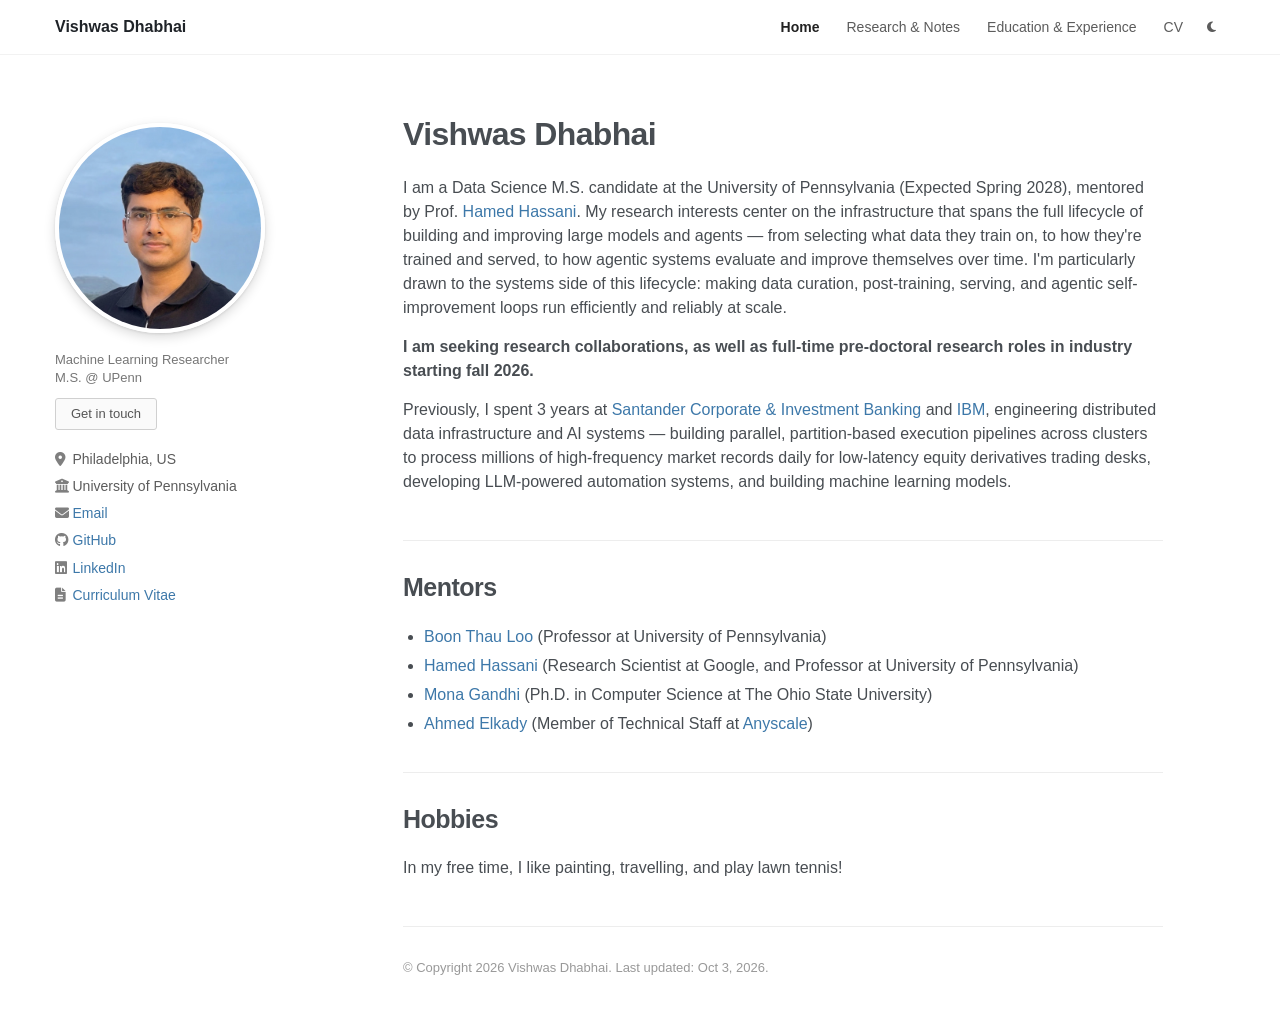
==== commit de6bdb30: "Mobile Visual + Desktop Minor Content Changes" ====
--- a/index.html
+++ b/index.html
@@ -16,9 +16,12 @@
     <nav class="greedy-nav" aria-label="Site navigation">
       <a class="masthead-home" href="index.html">
         <span class="desktop-name">Vishwas Dhabhai</span>
-        <span class="mobile-name">Vishwas D.</span>
+        <span class="mobile-name">Vishwas Dhabhai</span>
       </a>
-      <div class="masthead-links">
+      <button id="mobile-menu-toggle" class="mobile-menu-toggle" type="button" aria-label="Open navigation menu" aria-expanded="false" aria-controls="site-navigation-links" hidden>
+        <i class="fa-solid fa-bars" aria-hidden="true"></i>
+      </button>
+      <div id="site-navigation-links" class="masthead-links">
         <a class="active" href="index.html">Home</a>
         <a href="research.html">Research &amp; Notes</a>
         <a href="experience.html">Education &amp; Experience</a>
@@ -31,8 +34,10 @@
   </header>
   <div class="page-shell">
     <aside class="masthead">
-      <img class="portrait" src="profile.jpg" alt="Portrait of Vishwas Dhabhai">
-      <p class="role"><span>Data Science M.S. Candidate at UPenn</span></p>
+      <div class="profile-tile">
+        <img class="portrait" src="profile.jpg" alt="Portrait of Vishwas Dhabhai">
+        <p class="role"><span>Machine Learning Researcher<br>M.S. @ UPenn</span></p>
+      </div>
       <a class="follow" href="mailto:vishwas7@engineering.upenn.edu">Get in touch</a>
       <ul class="profile-details">
         <li><i class="fas fa-fw fa-location-dot icon-pad-right" aria-hidden="true"></i>Philadelphia, US</li>
@@ -46,16 +51,15 @@
     <main id="top" class="content">
       <section id="about" class="opening">
         <h1>Vishwas Dhabhai</h1>
-        <p>I am a Data Science M.S. candidate at the University of Pennsylvania (Expected Spring 2028), mentored by Prof. <a href="https://boonloo.cis.upenn.edu/" target="_blank" rel="noreferrer">Boon Thau Loo</a>. My research interests center on the infrastructure that spans the full lifecycle of building and improving large models and agents — from selecting what data they train on, to how they're trained and served, to how agentic systems evaluate and improve themselves over time. I'm particularly drawn to the systems side of this lifecycle: making data curation, post-training, serving, and agentic self-improvement loops run efficiently and reliably at scale.</p>
-        <p><strong>I am seeking research collaborations, as well as full-time pre-doctoral research roles in industry starting in 2026.</strong></p>
-        <p>At <a href="https://www.santandercib.com/" target="_blank" rel="noreferrer">Santander Corporate &amp; Investment Banking</a>, I worked on <strong>distributed data infrastructure</strong> for equity derivatives trading building data pipelines with <strong>parallel, partition-based execution across clusters</strong> to process millions of high-frequency market records daily, sustaining the low latency real-time trading desks need.</p>
-        <p>Previously, I spent ~1.5 years in Data and AI engineering — building LLM-powered automation systems at <a href="https://www.incedoinc.com/" target="_blank" rel="noreferrer">Incedo</a> and machine learning models as a co-op at <a href="https://www.ibm.com/in-en" target="_blank" rel="noreferrer">IBM</a>.</p>
+        <p>I am a Data Science M.S. candidate at the University of Pennsylvania (Expected Spring 2028), mentored by Prof. <a href="https://www.engineering.upenn.edu/~hassani/" target="_blank" rel="noreferrer">Hamed Hassani</a>. My research interests center on the infrastructure that spans the full lifecycle of building and improving large models and agents — from selecting what data they train on, to how they're trained and served, to how agentic systems evaluate and improve themselves over time. I'm particularly drawn to the systems side of this lifecycle: making data curation, post-training, serving, and agentic self-improvement loops run efficiently and reliably at scale.</p>
+        <p><strong>I am seeking research collaborations, as well as full-time pre-doctoral research roles in industry starting fall 2026.</strong></p>
+        <p>Previously, I spent 3 years at <a href="https://www.santandercib.com/" target="_blank" rel="noreferrer">Santander Corporate &amp; Investment Banking</a> and <a href="https://www.ibm.com/in-en" target="_blank" rel="noreferrer">IBM</a>, engineering distributed data infrastructure and AI systems — building parallel, partition-based execution pipelines across clusters to process millions of high-frequency market records daily for low-latency equity derivatives trading desks, developing LLM-powered automation systems, and building machine learning models.</p>
       </section>
       <section id="mentors">
         <h2>Mentors</h2>
         <ul>
           <li><a href="https://boonloo.cis.upenn.edu/" target="_blank" rel="noreferrer">Boon Thau Loo</a> (Professor at University of Pennsylvania)</li>
-          <li><a href="https://www.engineering.upenn.edu/~hassani/" target="_blank" rel="noreferrer">Hamed Hassani</a> (Professor at University of Pennsylvania)</li>
+          <li><a href="https://www.engineering.upenn.edu/~hassani/" target="_blank" rel="noreferrer">Hamed Hassani</a> (Research Scientist at Google, and Professor at University of Pennsylvania)</li>
           <li><a href="https://monagandhi09.github.io/" target="_blank" rel="noreferrer">Mona Gandhi</a> (Ph.D. in Computer Science at The Ohio State University)</li>
           <li><a href="https://www.linkedin.com/in/ahmelkady/" target="_blank" rel="noreferrer">Ahmed Elkady</a> (Member of Technical Staff at <a href="https://www.anyscale.com/" target="_blank" rel="noreferrer">Anyscale</a>)</li>
         </ul>
@@ -64,9 +68,10 @@
         <h2>Hobbies</h2>
         <p>In my free time, I like painting, travelling, and play lawn tennis!</p>
       </section>
-      <footer>© Copyright 2026 Vishwas Dhabhai. Last updated: Aug 18, 2026.</footer>
+      <footer>© Copyright 2026 Vishwas Dhabhai. Last updated: Oct 3, 2026.</footer>
     </main>
   </div>
+  <script src="mobile-menu.js"></script>
   <script>
     const themeToggle = document.getElementById('theme-toggle');
     const themeIcon = themeToggle.querySelector('.theme-toggle__icon');
--- a/style.css
+++ b/style.css
@@ -71,24 +71,105 @@
 @media (max-width: 800px) {
   .greedy-nav, .page-shell { width: min(680px, calc(100% - 32px)); }
   .greedy-nav {
-    display: grid;
-    grid-template-columns: 1fr auto;
-    align-items: center;
-    gap: 8px 12px;
-    padding: 10px 0;
-  }
-  .masthead-home { margin-right: 0; }
+    position: relative;
+    display: flex;
+    align-items: center;
+    gap: 8px;
+    min-height: 64px;
+    padding: 8px 0;
+  }
+  .masthead-home { margin-right: auto; font-size: 16px; }
+  .masthead-home .desktop-name { display: none; }
+  .masthead-home .mobile-name { display: inline; }
   .masthead-links {
-    grid-column: 1 / -1;
-    flex-wrap: wrap;
-    justify-content: flex-start;
-    gap: 8px 18px;
-  }
-  .theme-toggle { margin-left: 0; }
-  .page-shell { display: block; padding-top: 30px; }
-  .masthead { position: static; margin: 0 0 40px; text-align: center; }
-  .portrait { width: 170px; margin: 0 auto; }
+    position: absolute;
+    top: calc(100% + 1px);
+    right: 0;
+    left: 0;
+    z-index: 21;
+    flex-direction: column;
+    align-items: stretch;
+    gap: 2px;
+    padding: 8px;
+    border: 1px solid var(--soft-border);
+    border-radius: 0 0 8px 8px;
+    background: var(--panel);
+    box-shadow: 0 8px 18px rgb(0 0 0 / 12%);
+  }
+  body.mobile-menu-ready .masthead-links { display: none; }
+  body.mobile-menu-ready .masthead-links.is-open { display: flex; }
+  .masthead-links a {
+    display: flex;
+    align-items: center;
+    width: 100%;
+    min-height: 44px;
+    padding: 10px 12px;
+    border-radius: 4px;
+    font-size: 15px;
+  }
+  .masthead-links a.active { background: color-mix(in srgb, var(--blue) 10%, var(--panel)); }
+  .mobile-menu-toggle:not([hidden]) {
+    appearance: none;
+    display: inline-flex;
+    flex: 0 0 44px;
+    align-items: center;
+    justify-content: center;
+    width: 44px;
+    height: 44px;
+    padding: 0;
+    border: 1px solid var(--soft-border);
+    border-radius: 6px;
+    color: var(--nav-text);
+    background: var(--button-bg);
+    font-size: 16px;
+    cursor: pointer;
+  }
+  .mobile-menu-toggle:hover, .mobile-menu-toggle:focus-visible {
+    color: var(--nav-hover);
+    background: var(--button-hover);
+  }
+  .mobile-menu-toggle:focus-visible, .masthead-links a:focus-visible, .theme-toggle:focus-visible {
+    outline: 2px solid var(--blue);
+    outline-offset: 2px;
+  }
+  .theme-toggle { width: 44px; height: 44px; margin-left: 0; }
+  .theme-toggle__icon { font-size: 14px; }
+  .page-shell { display: block; padding-top: 28px; }
+  .masthead { position: static; margin: 0 0 32px; text-align: center; }
+  .profile-tile {
+    display: flex;
+    flex-direction: column;
+    align-items: center;
+    gap: 14px;
+    width: min(100%, 360px);
+    margin: 0 auto 20px;
+    padding: 20px 18px;
+    border: 1px solid var(--soft-border);
+    border-radius: 8px;
+    background: var(--panel);
+    box-shadow: 0 4px 14px rgb(35 54 68 / 8%);
+  }
+  .portrait { width: 136px; margin: 0; border-width: 3px; }
+  .masthead .role { margin: 0; font-size: 14px; line-height: 1.45; white-space: normal; }
+  .masthead .role span {
+    display: inline-block;
+    max-width: 100%;
+    padding: 6px 12px;
+    border-radius: 999px;
+    color: var(--text-strong);
+    background: color-mix(in srgb, var(--blue) 10%, var(--panel));
+    font-size: 13px;
+    font-weight: 600;
+  }
   .profile-details { display: inline-block; text-align: left; }
+  body { font-size: 16px; line-height: 1.55; }
+  section { margin-bottom: 26px; padding-bottom: 26px; }
+  h1 { margin-top: 0; font-size: 30px; }
+  h2 { font-size: 23px; }
+  h3 { font-size: 16px; }
+  p, li { font-size: 15px; }
+  .meta { font-size: 13px; }
+  footer { font-size: 10px; white-space: nowrap; }
 }
 @media (max-width: 540px) {
   .masthead-bar {
@@ -97,73 +178,49 @@
     z-index: 20;
   }
   .greedy-nav {
-    width: calc(100% - 22px);
-    display: flex;
-    align-items: center;
-    gap: 6px;
+    width: calc(100% - 24px);
+    display: flex;
+    align-items: center;
+    gap: 8px;
   }
   .masthead-home {
-    font-size: 12.5px;
+    font-size: 15px;
     white-space: nowrap;
-    margin-right: 0;
-  }
-  .masthead-home .desktop-name { display: none; }
-  .masthead-home .mobile-name { display: inline; }
-  .masthead-links {
-    display: flex;
-    align-items: center;
-    justify-content: flex-start;
-    gap: 6px 8px;
-    flex: 1 1 auto;
-    min-width: 0;
-    overflow-x: auto;
-    scrollbar-width: none;
-  }
-  .masthead-links a[href="#about"] { display: none; }
-  .masthead-links::-webkit-scrollbar { display: none; }
-  .masthead-links a {
-    font-size: 10.5px;
-    white-space: nowrap;
-    letter-spacing: 0;
-  }
-  .theme-toggle {
-    flex-shrink: 0;
-    width: 18px;
-    height: 18px;
-    margin-left: 0;
-  }
-  .theme-toggle__icon { font-size: 9px; }
-  .page-shell { width: calc(100% - 22px); }
-  .masthead {
-    display: flex;
-    align-items: center;
-    gap: 12px;
-    margin: 0 0 18px;
-    position: static;
-    text-align: left;
-  }
-  .portrait {
-    width: 64px;
-    min-width: 64px;
-    margin: 0;
-    border-width: 2px;
-    box-shadow: 0 2px 8px rgb(0 0 0 / 12%);
-  }
-  .masthead .role {
-    margin: 0;
-    font-size: 11px;
-    line-height: 1.35;
-  }
+    margin-right: auto;
+  }
+  .page-shell { width: calc(100% - 32px); padding-top: 24px; }
+  .masthead { margin-bottom: 24px; }
+  .profile-tile {
+    width: min(100%, 320px);
+    padding: 18px 16px;
+    border-color: #c6cdd1;
+    background: linear-gradient(145deg, #e9edef, #dce2e5);
+    box-shadow: inset 0 1px rgb(255 255 255 / 75%), 0 4px 14px rgb(35 54 68 / 10%);
+  }
+  body[data-theme="dark"] .profile-tile {
+    border-color: #465158;
+    background: linear-gradient(145deg, #303a40, #242d32);
+    box-shadow: inset 0 1px rgb(255 255 255 / 7%), 0 4px 14px rgb(0 0 0 / 22%);
+  }
+  .masthead .role span {
+    color: #59636a;
+    background: #ffffff;
+  }
+  body[data-theme="dark"] .masthead .role span {
+    color: #e1e6e9;
+    background: #424c52;
+  }
+  .portrait { width: 124px; }
   .masthead .follow,
   .masthead .profile-details {
     display: none;
   }
-  body { font-size: 14px; }
   section { margin-bottom: 22px; padding-bottom: 22px; }
-  h1 { font-size: 24px; margin-top: 0; }
-  h2 { font-size: 20px; }
-  h3 { font-size: 14px; }
-  p, li, .meta { font-size: 12.5px; }
+  h1 { font-size: 27px; }
+  h2 { font-size: 21px; }
+  p, li { font-size: 15px; }
+  .meta { font-size: 13px; }
+  footer { font-size: 9px; }
   .timeline {
     width: 100%;
     padding: 6px 0 6px 23px;
